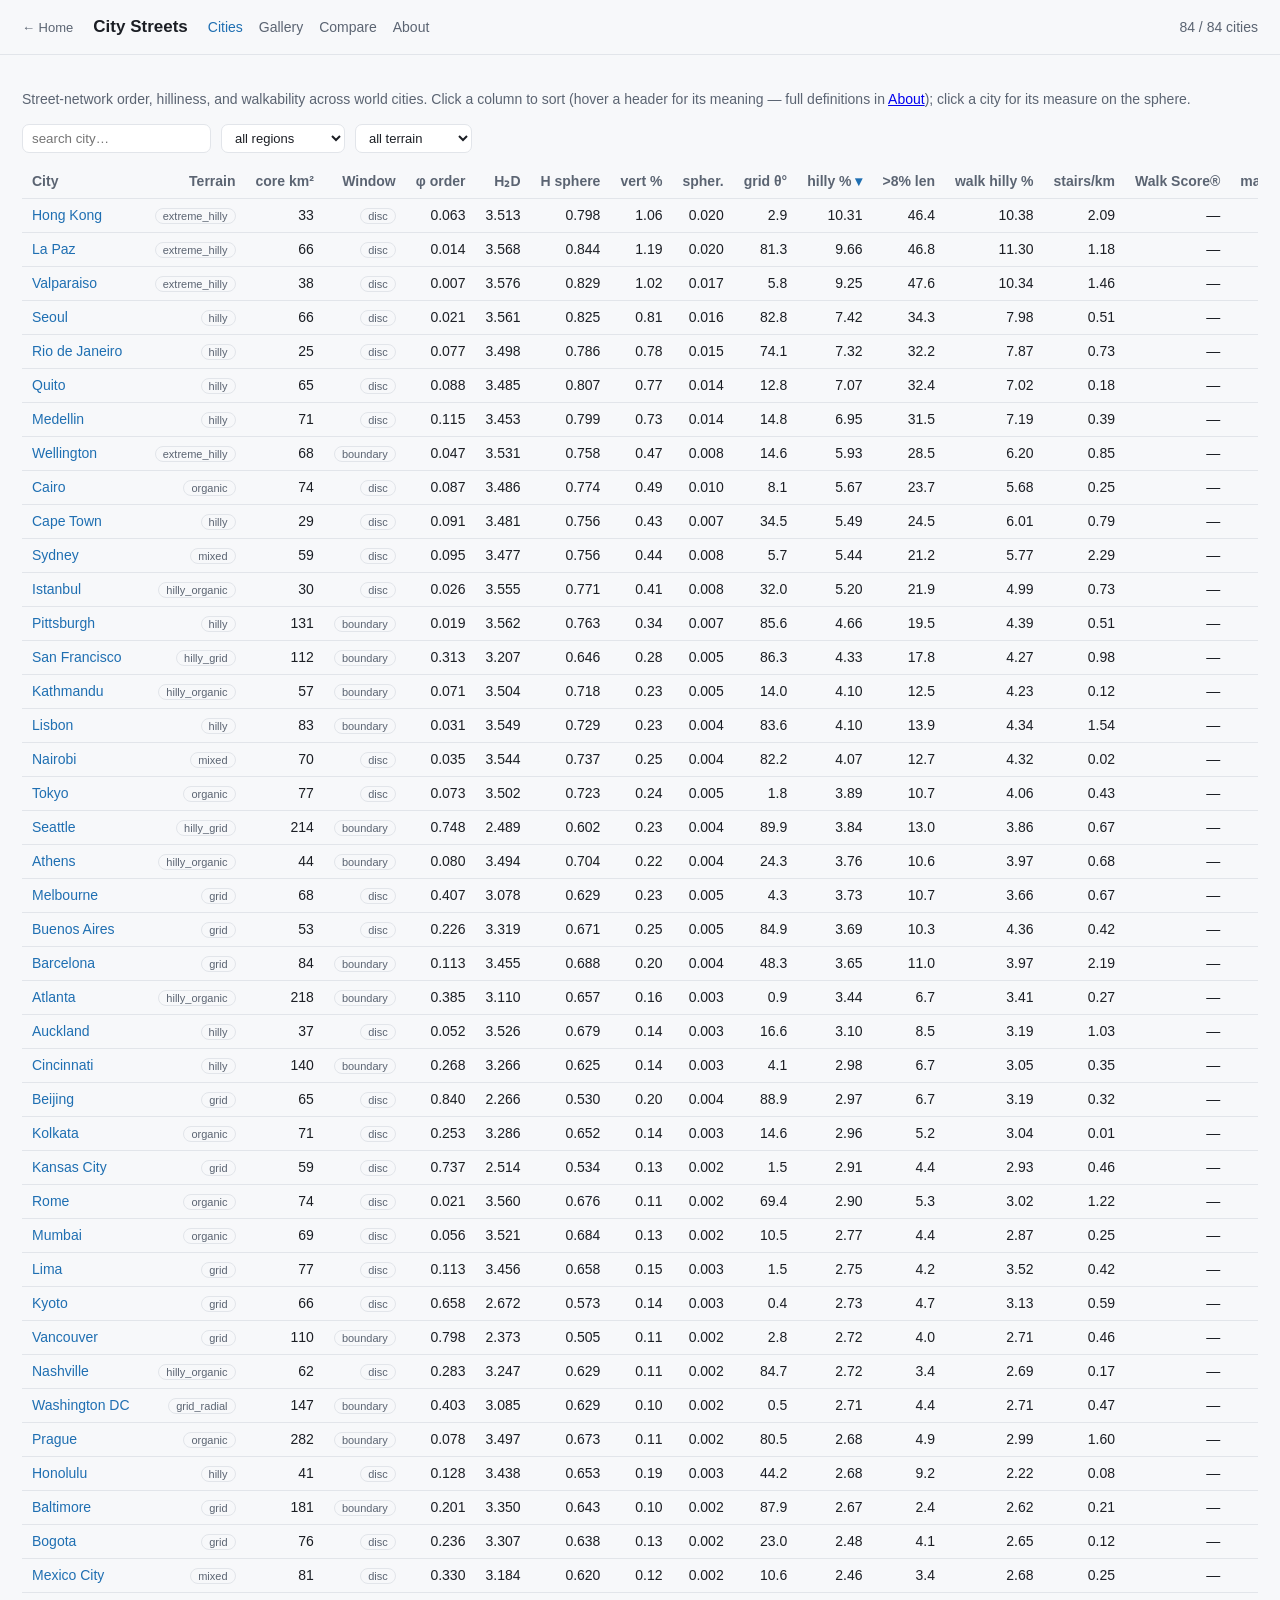
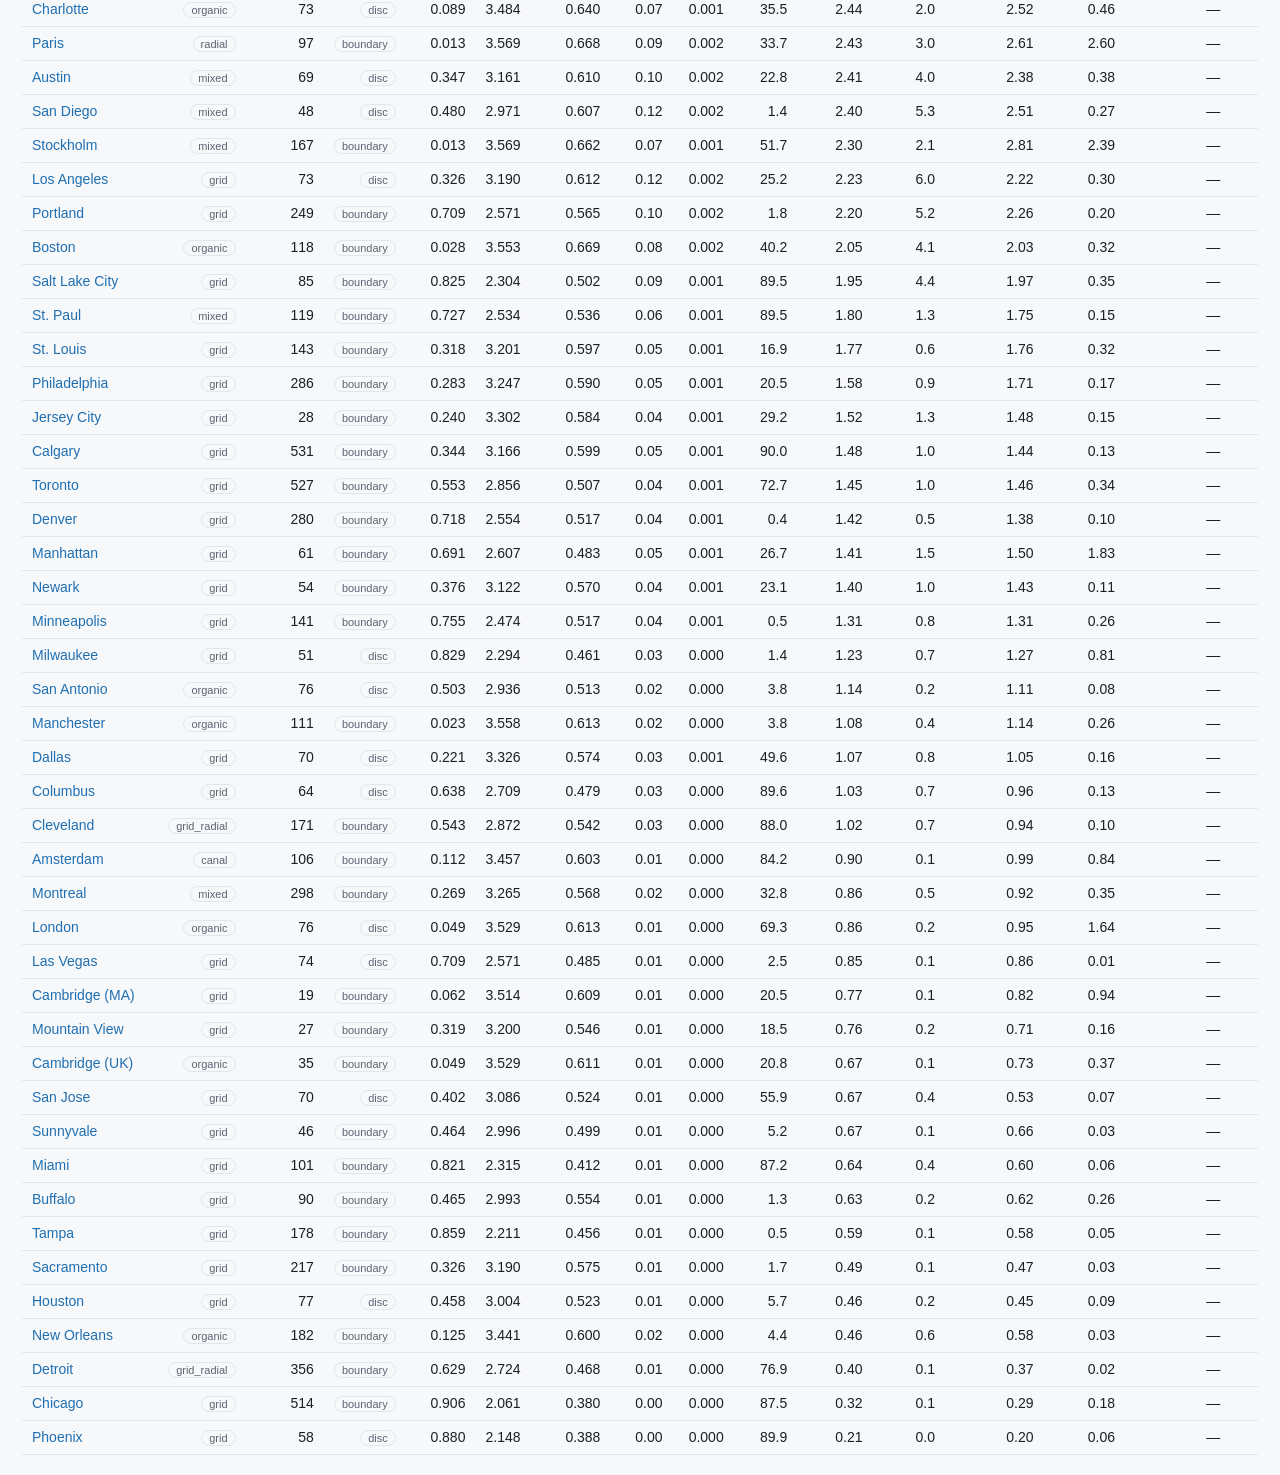
==== city-streets/index.html @ 9c48517e "Rename StreetSphere → City Streets; move dashboard to /city-streets/ Renamed the export path, projec" ====
<!doctype html>
<html lang="en">
<head>
<meta charset="utf-8">
<meta name="viewport" content="width=device-width, initial-scale=1">
<title>City Streets — cities</title>
<link rel="stylesheet" href="css/style.css">
</head>
<body>
<header>
  <a class="home-link" href="../">&larr; Home</a>
  <h1>City Streets</h1>
  <nav><a href="./" class="active">Cities</a><a href="gallery.html">Gallery</a><a href="compare.html">Compare</a><a href="about.html">About</a></nav>
  <span class="muted" id="count"></span>
</header>
<main>
  <p class="muted">Street-network order, hilliness, and walkability across world cities.
     Click a column to sort (hover a header for its meaning — full definitions in
     <a href="about.html">About</a>); click a city for its measure on the sphere.</p>
  <div style="display:flex; gap:10px; flex-wrap:wrap; margin-bottom:12px">
    <input id="q" type="search" placeholder="search city…" style="background:var(--panel);color:var(--fg);border:1px solid var(--line);border-radius:7px;padding:5px 9px">
    <select id="region"><option value="">all regions</option></select>
    <select id="terrain"><option value="">all terrain</option></select>
  </div>
  <div style="overflow-x:auto"><table id="tbl"><thead></thead><tbody></tbody></table></div>
</main>
<script src="js/common.js"></script>
<script>
const COLS = [
  { k: "name", t: "City", tip: "click for the city page", d: null, s: r => r.name,
    cell: r => `<a href="city.html?slug=${r.slug}">${r.name}</a>` },
  { k: "terrain", t: "Terrain", tip: "registry tag (rough prior, not computed)", d: null, s: r => r.terrain,
    cell: r => `<span class="tag">${r.terrain}</span>` },
  { k: "core_area_km2", t: "core km²", tip: "area actually analyzed: the urban core (dense fabric) within the window — compare to land km² to see how much of the city is urban", d: 0, s: r => r.core_area_km2 },
  { k: "extent", t: "Window", tip: "boundary = city limits minus low-density areas; disc = fixed-radius center window", d: null, s: r => r.extent ?? "disc",
    cell: r => `<span class="tag">${r.extent ?? "disc"}</span>` },
  { k: "phi", t: "φ order", tip: "orientation order: 1 = one perfect grid, 0 = maximal disorder (Boeing)", d: 3, s: r => r.phi },
  { k: "entropy2d", t: "H₂D", tip: "Shannon entropy of the 36-bin bearing rose (ln 4 ≈ 1.386 grid … ln 36 ≈ 3.584 uniform)", d: 3, s: r => r.entropy2d },
  { k: "spherical_entropy", t: "H sphere", tip: "normalized entropy of the (bearing × grade) measure over the ≤50%-grade band; 1 = uniform", d: 3, s: r => r.spherical_entropy },
  { k: "vertical_fraction", t: "vert %", tip: "length-weighted mean squared vertical component of street direction — pure verticality", d: null, s: r => r.vertical_fraction, cell: r => pct(r.vertical_fraction, 2) },
  { k: "sphericity", t: "spher.", tip: "τ₃/τ₁ of the orientation tensor: 0 = directions on a line, 1 = isotropic", d: 3, s: r => r.sphericity },
  { k: "grid_angle", t: "grid θ°", tip: "dominant grid rotation from the 4-fold moment of the bearing measure", d: 1, s: r => r.grid_angle },
  { k: "hilliness", t: "hilly %", tip: "length-weighted mean |grade| of drivable streets, %", d: 2, s: r => r.hilliness },
  { k: "steep8", t: ">8% len", tip: "share of street length steeper than 8% grade", d: null, s: r => r.steep8, cell: r => pct(r.steep8, 1) },
  { k: "walk_hilliness", t: "walk hilly %", tip: "mean |grade| of the pedestrian network (staircases via step counts)", d: 2, s: r => r.walk_hilliness },
  { k: "steps_per_km", t: "stairs/km", tip: "connected staircases per km of street (way-split-proof: one staircase = one count)", d: 2, s: r => r.steps_per_km },
  { k: "walkscore", t: "Walk Score®", tip: "official walkscore.com amenity index, mean over sampled core points (US/Canada; fetch with scripts/fetch_walkscores.jl)", d: 0, s: r => r.walkscore },
  { k: "major_stairs", t: "major stairs", tip: "count of ≥30 m staircases — the civic stairway-street phenomenon (Pittsburgh's city steps), not short entrance flights. Extent-independent, so comparable everywhere", d: 0, s: r => r.major_stairs },
  { k: "major_stairs_per_km_street", t: "major stairs/km", tip: "≥30 m staircases per km of walkable street — fabric-normalized so it stays comparable across disc vs boundary extents (unlike per-km², whose area denominator differs in kind)", d: 3, s: r => r.major_stairs_per_km_street },
  { k: "circuity", t: "circuity", tip: "street length ÷ straight-line distance; 1 = perfectly straight", d: 3, s: r => r.circuity },
  { k: "turn_rate", t: "turn °/100m", tip: "how much roads bend between intersections: total turning per 100 m of way (from OSM shape points)", d: 1, s: r => r.turn_rate },
  { k: "pop_density", t: "pop/km²", tip: "approx. city-proper population ÷ city-proper land area (registry data — consistent units)", d: 0, s: r => r.pop_density },
  { k: "signals_per_km2", t: "signals/km²", tip: "traffic signals per km² of urban core (OSM highway=traffic_signals)", d: 1, s: r => r.signals_per_km2 },
  { k: "four_way", t: "4-way %", tip: "share of intersections with 4 streets — the hallmark of grids", d: null, s: r => r.four_way, cell: r => pct(r.four_way, 1) },
];
let rows = [], renderTable = null;

function passes(r) {
  const q = document.getElementById("q").value.toLowerCase();
  const reg = document.getElementById("region").value;
  const ter = document.getElementById("terrain").value;
  return (!q || r.name.toLowerCase().includes(q)) &&
         (!reg || r.region === reg) && (!ter || r.terrain === ter);
}

function render() { renderTable && renderTable(); }

api("api/cities.json").then(d => {
  rows = d;
  for (const [id, key] of [["region", "region"], ["terrain", "terrain"]]) {
    const sel = document.getElementById(id);
    [...new Set(d.map(r => r[key]))].sort().forEach(v =>
      sel.insertAdjacentHTML("beforeend", `<option>${v}</option>`));
    sel.onchange = render;
  }
  document.getElementById("q").oninput = render;
  renderTable = sortableTable(document.getElementById("tbl"), COLS, rows, {
    sortKey: "hilliness", filter: passes,
    onRender: n => document.getElementById("count").textContent = `${n} / ${rows.length} cities`,
  });
}).catch(e => document.querySelector("main").innerHTML += `<p class="muted">No data yet: ${e.message}. Run the pipeline first.</p>`);
</script>
</body>
</html>
---- city-streets/css/style.css ----
:root {
  --bg: #0f1116; --panel: #171a21; --fg: #e6e8ec; --muted: #9aa3b2;
  --line: #262b36; --accent: #5aa9e6; --accent2: #2a7f62;
}
@media (prefers-color-scheme: light) {
  :root { --bg: #f7f8fa; --panel: #fff; --fg: #1b1e24; --muted: #5b6472;
          --line: #e2e5ea; --accent: #1f6fb2; --accent2: #2a7f62; }
}
* { box-sizing: border-box; }
body { margin: 0; background: var(--bg); color: var(--fg);
  font: 14px/1.5 -apple-system, BlinkMacSystemFont, "Segoe UI", Roboto, sans-serif; }
header { padding: 14px 22px; border-bottom: 1px solid var(--line);
  display: flex; align-items: baseline; gap: 20px; background: var(--bg); }
header h1 { font-size: 17px; margin: 0; font-weight: 650; }
header .home-link { color: var(--muted); text-decoration: none; font-size: 13px; white-space: nowrap; }
header .home-link:hover { color: var(--accent); }
header nav { margin-right: auto; }   /* push count/title/selects to the right edge */
header nav a { color: var(--muted); text-decoration: none; margin-right: 16px; }
header nav a:hover, header nav a.active { color: var(--accent); }
main { padding: 20px 22px; max-width: 1400px; margin: 0 auto; }
.muted { color: var(--muted); }
h2 { font-size: 15px; font-weight: 620; margin: 22px 0 10px; }
table { border-collapse: collapse; width: 100%; font-variant-numeric: tabular-nums; }
th, td { padding: 6px 10px; text-align: right; border-bottom: 1px solid var(--line); white-space: nowrap; }
th:first-child, td:first-child { text-align: left; }
th { cursor: pointer; user-select: none; color: var(--muted); font-weight: 600; position: sticky; top: 0; background: var(--bg); z-index: 2; }
th:hover { color: var(--fg); }
th.sorted::after { content: " ▾"; color: var(--accent); }
th.sorted.asc::after { content: " ▴"; }
tbody tr:hover { background: var(--panel); }
td a { color: var(--accent); text-decoration: none; }
.tag { font-size: 11px; color: var(--muted); border: 1px solid var(--line); border-radius: 10px; padding: 1px 7px; }
.grid { display: grid; grid-template-columns: repeat(auto-fit, minmax(360px, 1fr)); gap: 18px; }
.panel { background: var(--panel); border: 1px solid var(--line); border-radius: 10px; padding: 14px; }
.plot { width: 100%; height: 360px; }
.kpi { display: flex; flex-wrap: wrap; gap: 18px; margin: 8px 0 6px; }
.kpi div { min-width: 90px; }
.kpi .v { font-size: 20px; font-weight: 650; }
.kpi .k { font-size: 11px; color: var(--muted); text-transform: uppercase; letter-spacing: .04em; }
select, button { background: var(--panel); color: var(--fg); border: 1px solid var(--line);
  border-radius: 7px; padding: 5px 9px; font-size: 13px; }
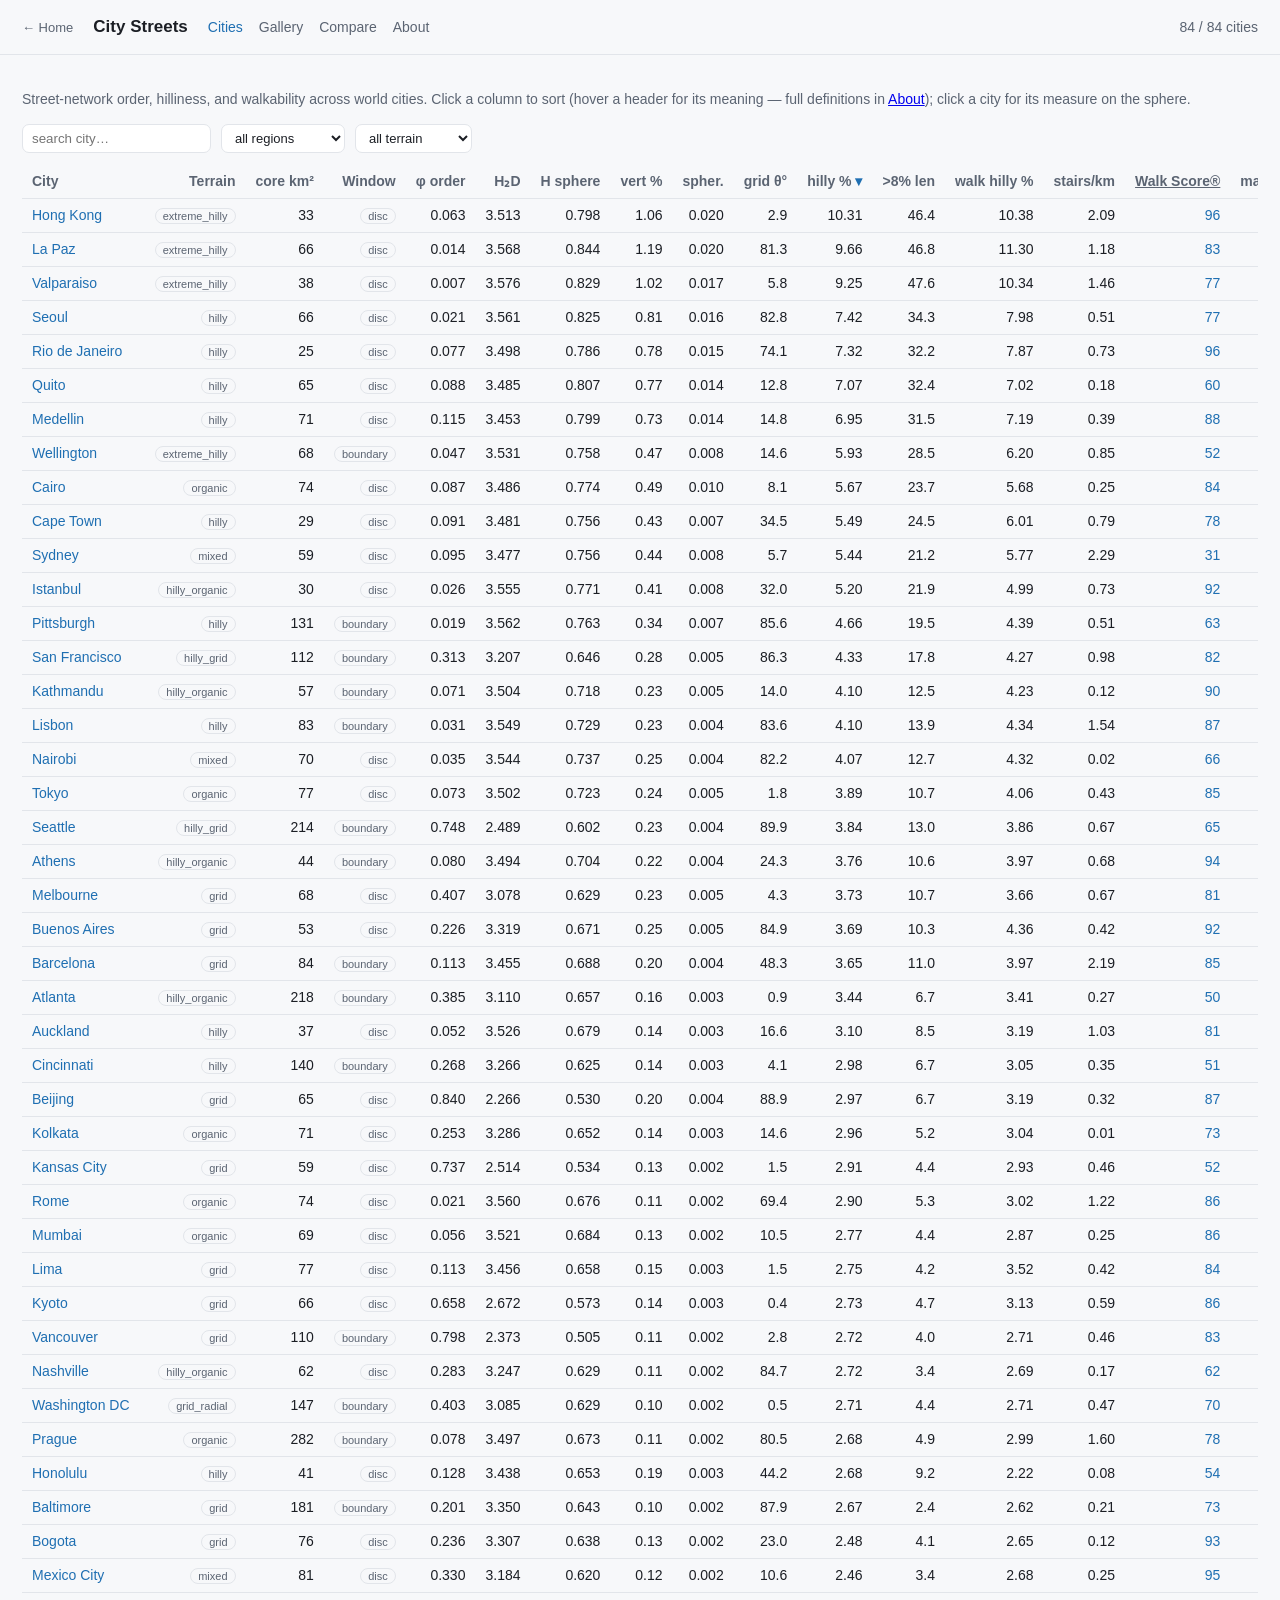
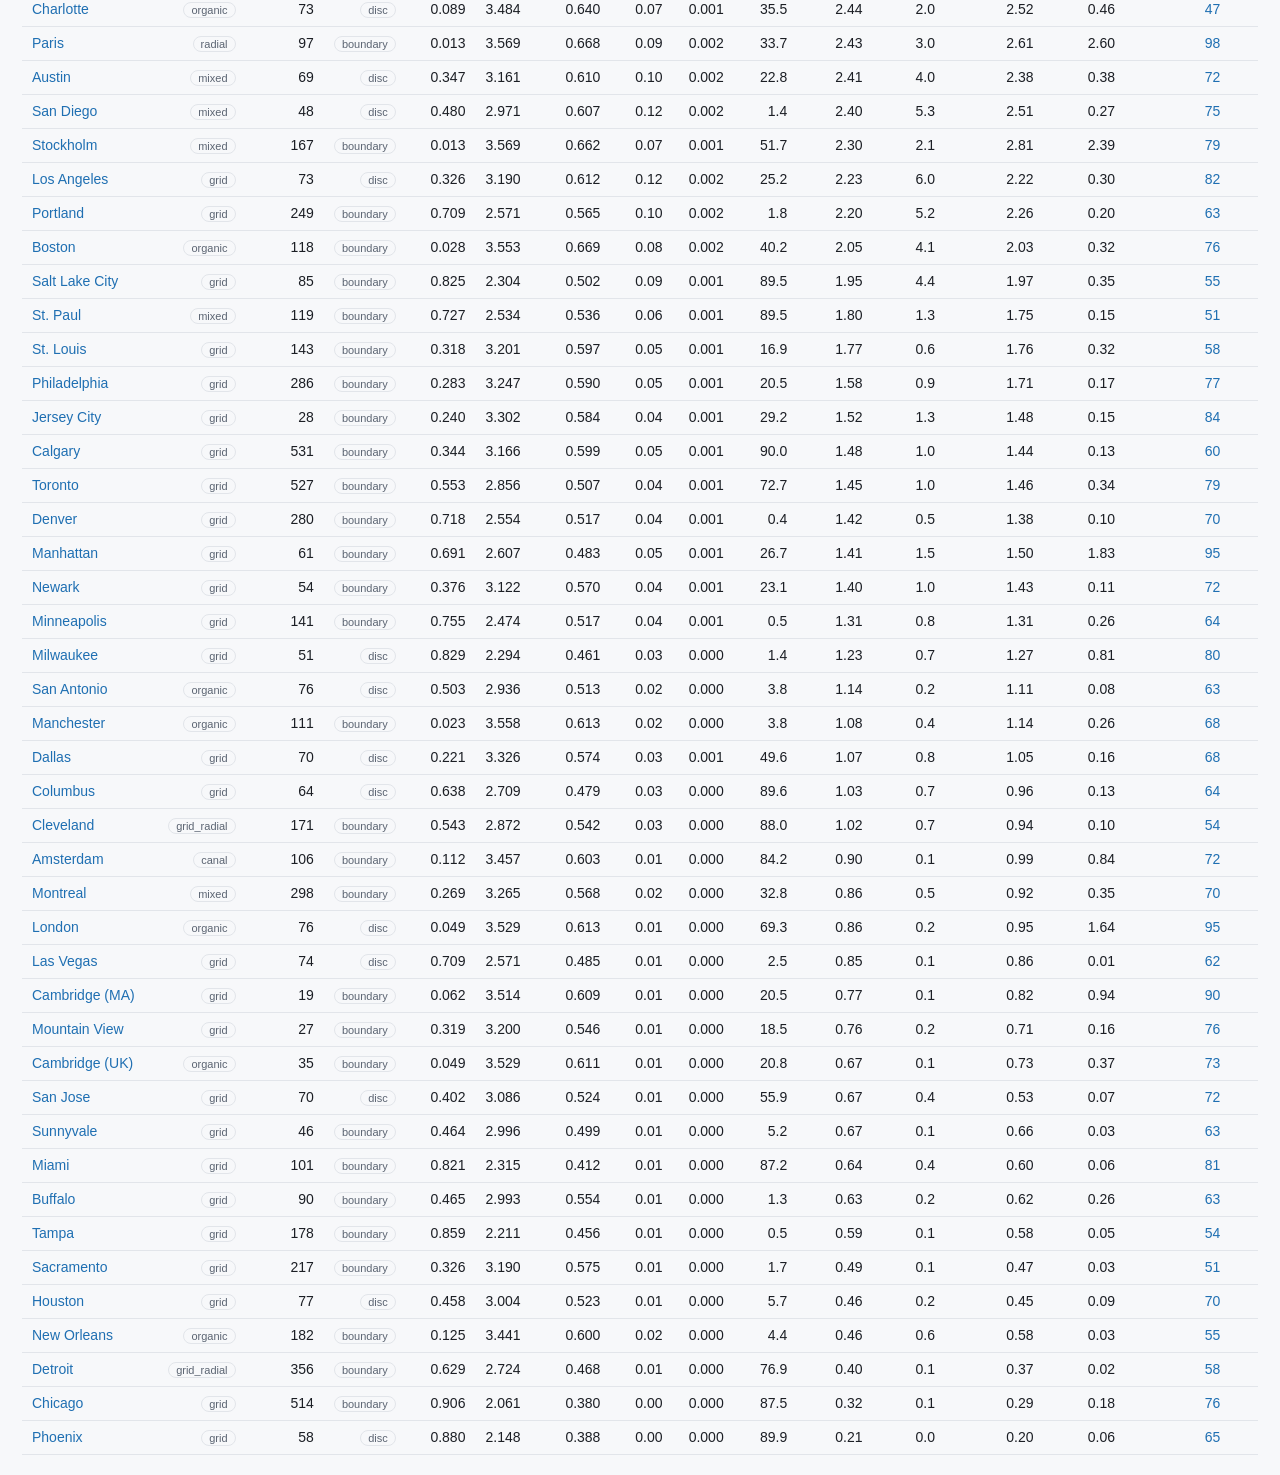
==== commit 0fbaa7f0: "Add Walk Score data to City Streets" ====
--- a/city-streets/index.html
+++ b/city-streets/index.html
@@ -44,7 +44,8 @@
   { k: "steep8", t: ">8% len", tip: "share of street length steeper than 8% grade", d: null, s: r => r.steep8, cell: r => pct(r.steep8, 1) },
   { k: "walk_hilliness", t: "walk hilly %", tip: "mean |grade| of the pedestrian network (staircases via step counts)", d: 2, s: r => r.walk_hilliness },
   { k: "steps_per_km", t: "stairs/km", tip: "connected staircases per km of street (way-split-proof: one staircase = one count)", d: 2, s: r => r.steps_per_km },
-  { k: "walkscore", t: "Walk Score®", tip: "official walkscore.com amenity index, mean over sampled core points (US/Canada; fetch with scripts/fetch_walkscores.jl)", d: 0, s: r => r.walkscore },
+  { k: "walkscore", t: `<a href="https://www.walkscore.com/how-it-works/" target="_blank" rel="noopener">Walk Score®</a>`, tip: "official Walk Score amenity index, mean over sampled core points; availability varies by location", d: 0, s: r => r.walkscore,
+    cell: r => r.walkscore == null ? "—" : `<a href="https://www.walkscore.com/how-it-works/" target="_blank" rel="noopener" title="How Walk Score works">${fmt(r.walkscore, 0)}</a>` },
   { k: "major_stairs", t: "major stairs", tip: "count of ≥30 m staircases — the civic stairway-street phenomenon (Pittsburgh's city steps), not short entrance flights. Extent-independent, so comparable everywhere", d: 0, s: r => r.major_stairs },
   { k: "major_stairs_per_km_street", t: "major stairs/km", tip: "≥30 m staircases per km of walkable street — fabric-normalized so it stays comparable across disc vs boundary extents (unlike per-km², whose area denominator differs in kind)", d: 3, s: r => r.major_stairs_per_km_street },
   { k: "circuity", t: "circuity", tip: "street length ÷ straight-line distance; 1 = perfectly straight", d: 3, s: r => r.circuity },
@@ -52,6 +53,8 @@
   { k: "pop_density", t: "pop/km²", tip: "approx. city-proper population ÷ city-proper land area (registry data — consistent units)", d: 0, s: r => r.pop_density },
   { k: "signals_per_km2", t: "signals/km²", tip: "traffic signals per km² of urban core (OSM highway=traffic_signals)", d: 1, s: r => r.signals_per_km2 },
   { k: "four_way", t: "4-way %", tip: "share of intersections with 4 streets — the hallmark of grids", d: null, s: r => r.four_way, cell: r => pct(r.four_way, 1) },
+  { k: "park_share", t: "park %", tip: "public parkland as a share of the analyzed core, measured as a raster union of OSM park polygons (no double-counting of overlapping parks)", d: null, s: r => r.park_share, cell: r => pct(r.park_share, 1) },
+  { k: "park_km2", t: "park km²", tip: "total public parkland inside the analyzed core", d: 1, s: r => r.park_km2 },
 ];
 let rows = [], renderTable = null;
 
--- a/city-streets/css/style.css
+++ b/city-streets/css/style.css
@@ -25,6 +25,7 @@
 th:first-child, td:first-child { text-align: left; }
 th { cursor: pointer; user-select: none; color: var(--muted); font-weight: 600; position: sticky; top: 0; background: var(--bg); z-index: 2; }
 th:hover { color: var(--fg); }
+th a { color: inherit; }
 th.sorted::after { content: " ▾"; color: var(--accent); }
 th.sorted.asc::after { content: " ▴"; }
 tbody tr:hover { background: var(--panel); }
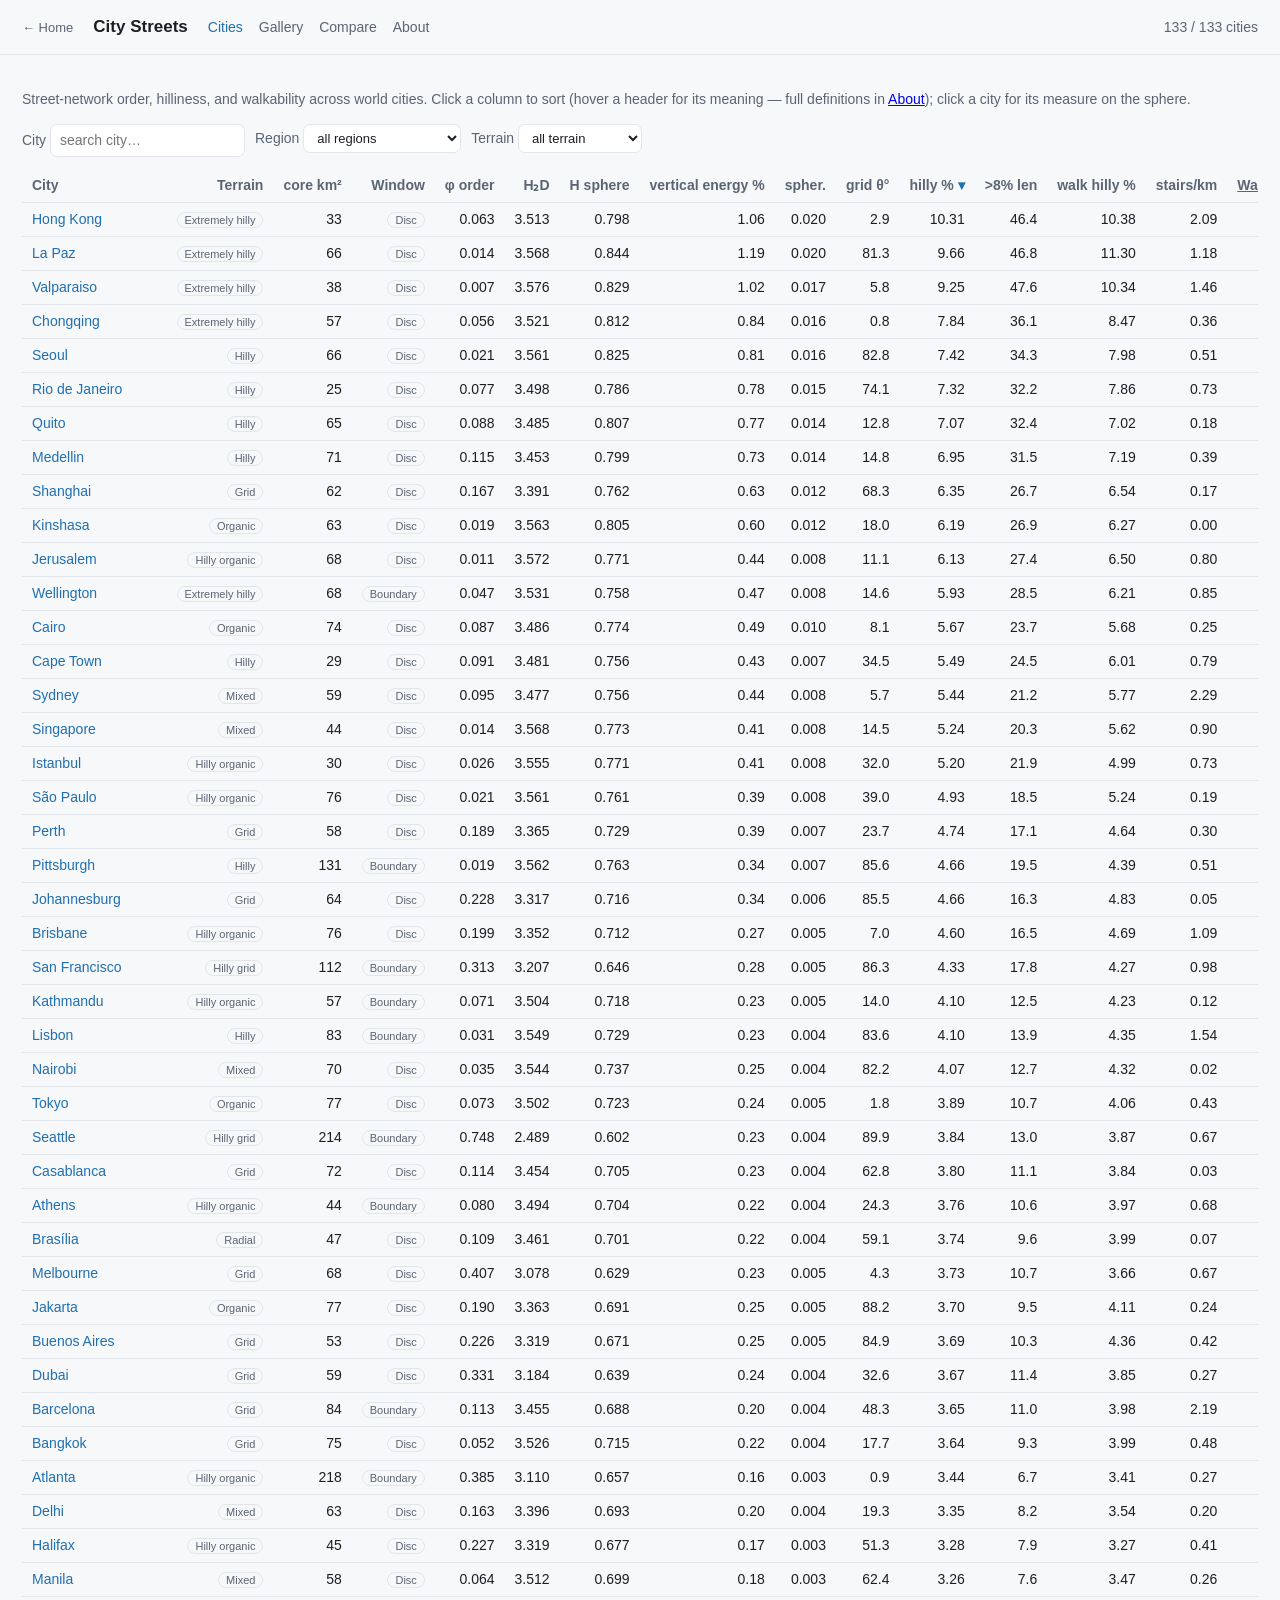
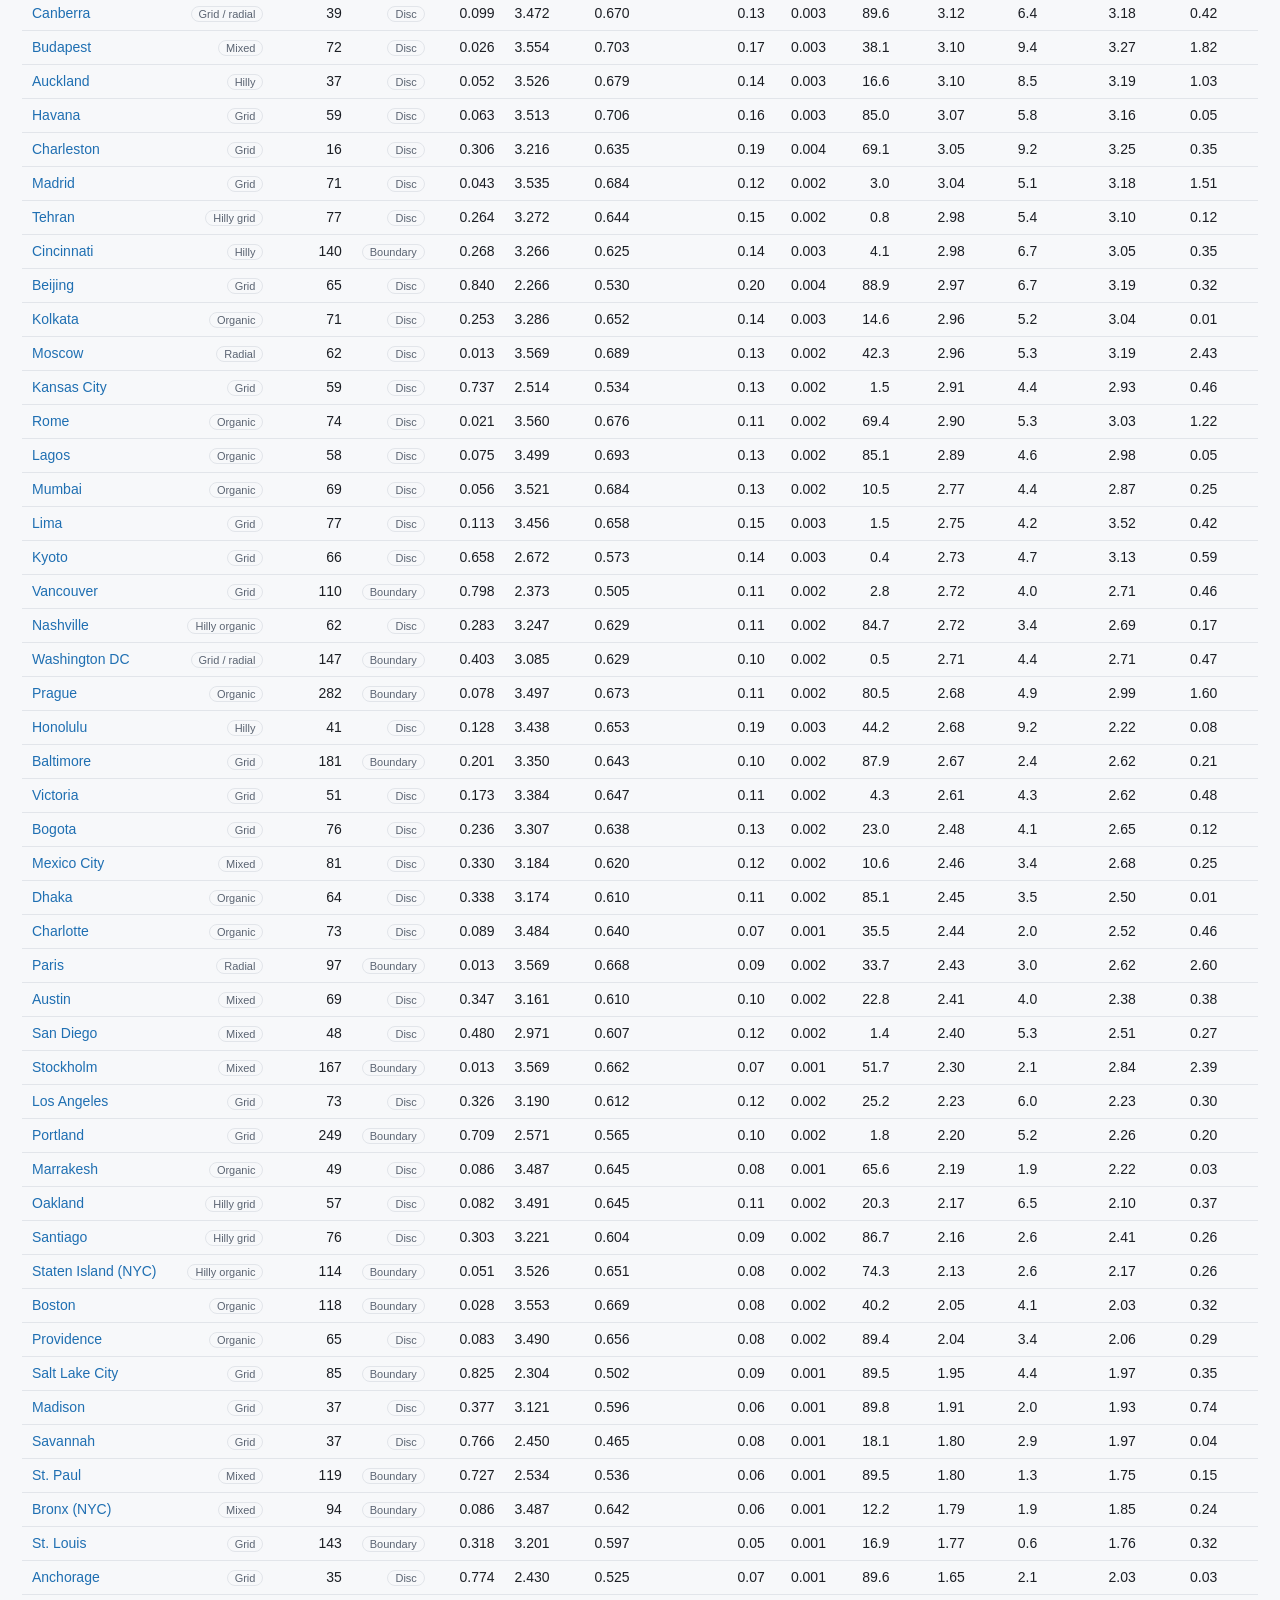
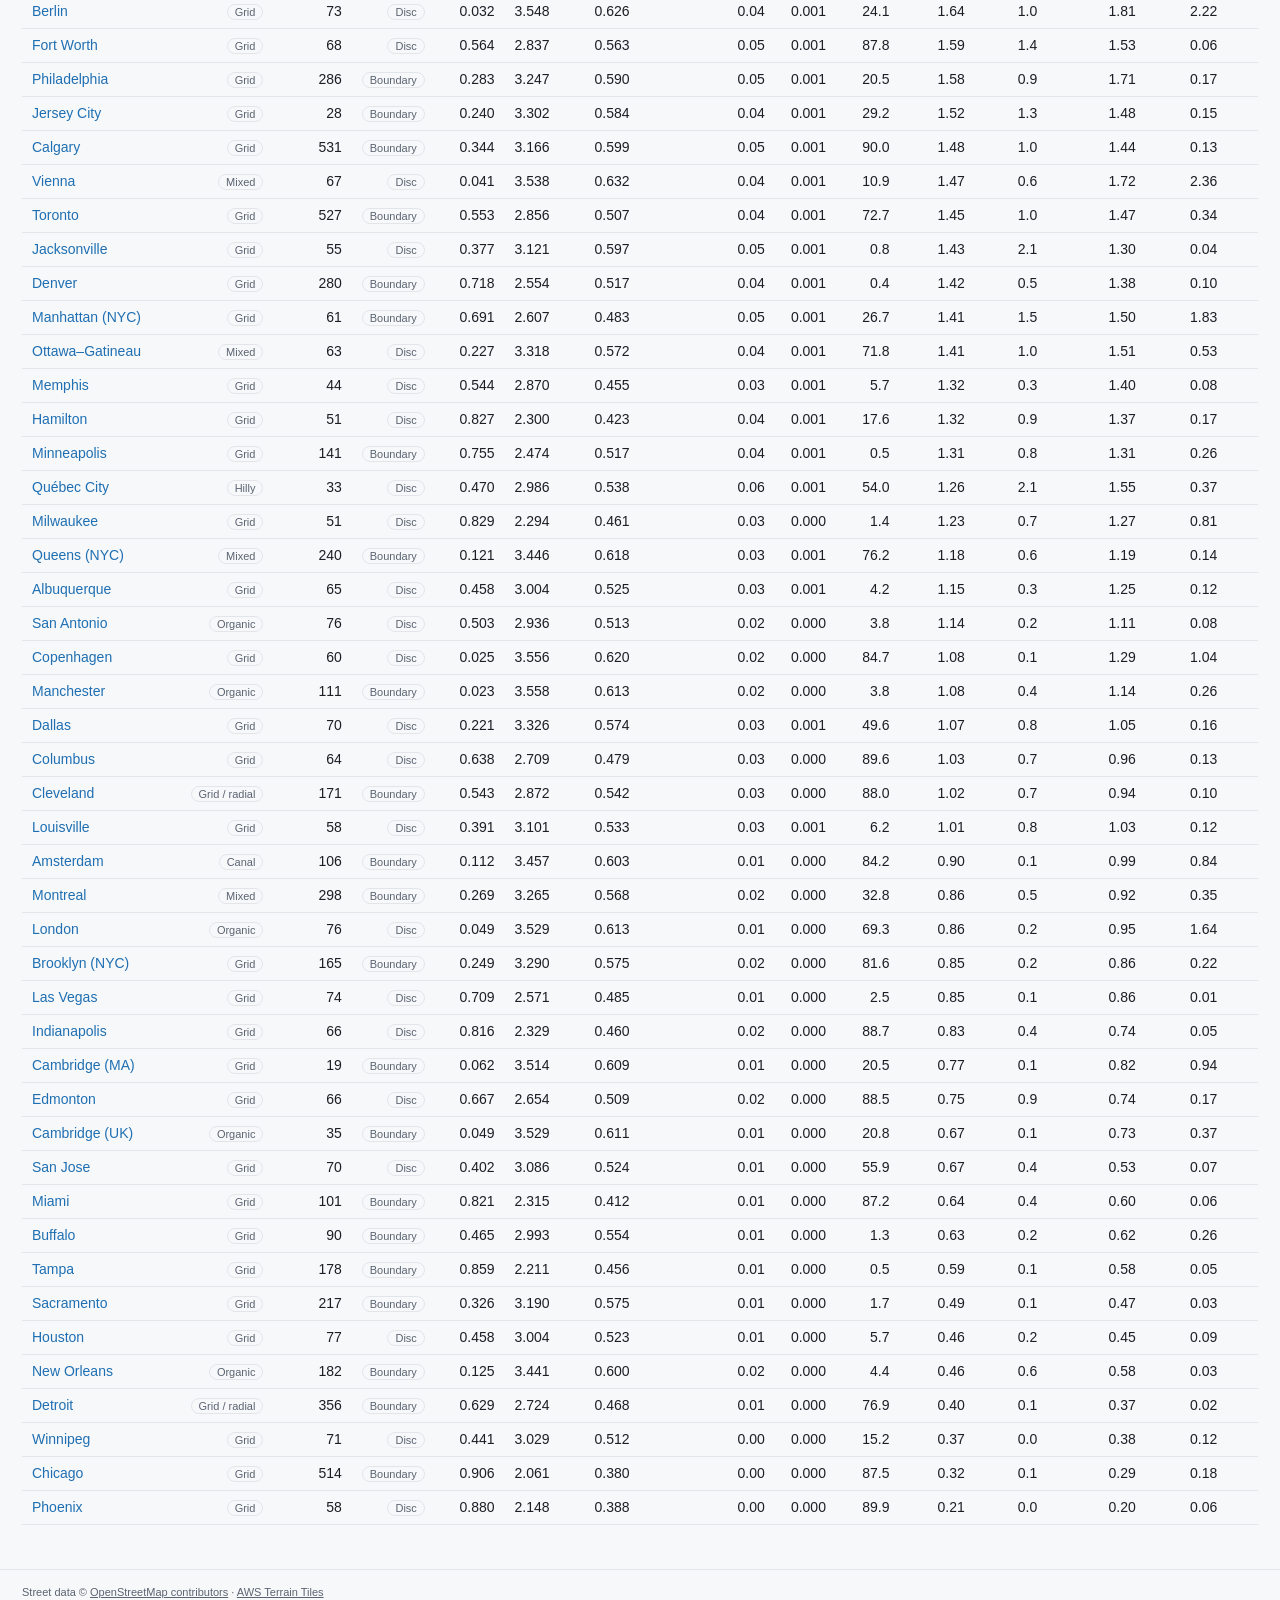
==== commit 2832dd19: "Expand and harden City Streets project" ====
--- a/city-streets/index.html
+++ b/city-streets/index.html
@@ -18,9 +18,9 @@
      Click a column to sort (hover a header for its meaning — full definitions in
      <a href="about.html">About</a>); click a city for its measure on the sphere.</p>
   <div style="display:flex; gap:10px; flex-wrap:wrap; margin-bottom:12px">
-    <input id="q" type="search" placeholder="search city…" style="background:var(--panel);color:var(--fg);border:1px solid var(--line);border-radius:7px;padding:5px 9px">
-    <select id="region"><option value="">all regions</option></select>
-    <select id="terrain"><option value="">all terrain</option></select>
+    <label><span class="muted">City </span><input id="q" type="search" placeholder="search city…" style="background:var(--panel);color:var(--fg);border:1px solid var(--line);border-radius:7px;padding:5px 9px"></label>
+    <label><span class="muted">Region </span><select id="region"><option value="">all regions</option></select></label>
+    <label><span class="muted">Terrain </span><select id="terrain"><option value="">all terrain</option></select></label>
   </div>
   <div style="overflow-x:auto"><table id="tbl"><thead></thead><tbody></tbody></table></div>
 </main>
@@ -28,16 +28,16 @@
 <script>
 const COLS = [
   { k: "name", t: "City", tip: "click for the city page", d: null, s: r => r.name,
-    cell: r => `<a href="city.html?slug=${r.slug}">${r.name}</a>` },
+    cell: r => `<a href="${cityHref(r.slug)}">${escapeHTML(r.name)}</a>` },
   { k: "terrain", t: "Terrain", tip: "registry tag (rough prior, not computed)", d: null, s: r => r.terrain,
-    cell: r => `<span class="tag">${r.terrain}</span>` },
+    cell: r => `<span class="tag">${escapeHTML(humanLabel(r.terrain))}</span>` },
   { k: "core_area_km2", t: "core km²", tip: "area actually analyzed: the urban core (dense fabric) within the window — compare to land km² to see how much of the city is urban", d: 0, s: r => r.core_area_km2 },
   { k: "extent", t: "Window", tip: "boundary = city limits minus low-density areas; disc = fixed-radius center window", d: null, s: r => r.extent ?? "disc",
-    cell: r => `<span class="tag">${r.extent ?? "disc"}</span>` },
+    cell: r => `<span class="tag">${escapeHTML(humanLabel(r.extent ?? "disc"))}</span>` },
   { k: "phi", t: "φ order", tip: "orientation order: 1 = one perfect grid, 0 = maximal disorder (Boeing)", d: 3, s: r => r.phi },
   { k: "entropy2d", t: "H₂D", tip: "Shannon entropy of the 36-bin bearing rose (ln 4 ≈ 1.386 grid … ln 36 ≈ 3.584 uniform)", d: 3, s: r => r.entropy2d },
   { k: "spherical_entropy", t: "H sphere", tip: "normalized entropy of the (bearing × grade) measure over the ≤50%-grade band; 1 = uniform", d: 3, s: r => r.spherical_entropy },
-  { k: "vertical_fraction", t: "vert %", tip: "length-weighted mean squared vertical component of street direction — pure verticality", d: null, s: r => r.vertical_fraction, cell: r => pct(r.vertical_fraction, 2) },
+  { k: "vertical_fraction", t: "vertical energy %", tip: "length-weighted mean squared vertical component of street direction", d: null, s: r => r.vertical_fraction, cell: r => pct(r.vertical_fraction, 2) },
   { k: "sphericity", t: "spher.", tip: "τ₃/τ₁ of the orientation tensor: 0 = directions on a line, 1 = isotropic", d: 3, s: r => r.sphericity },
   { k: "grid_angle", t: "grid θ°", tip: "dominant grid rotation from the 4-fold moment of the bearing measure", d: 1, s: r => r.grid_angle },
   { k: "hilliness", t: "hilly %", tip: "length-weighted mean |grade| of drivable streets, %", d: 2, s: r => r.hilliness },
@@ -48,7 +48,7 @@
     cell: r => r.walkscore == null ? "—" : `<a href="https://www.walkscore.com/how-it-works/" target="_blank" rel="noopener" title="How Walk Score works">${fmt(r.walkscore, 0)}</a>` },
   { k: "major_stairs", t: "major stairs", tip: "count of ≥30 m staircases — the civic stairway-street phenomenon (Pittsburgh's city steps), not short entrance flights. Extent-independent, so comparable everywhere", d: 0, s: r => r.major_stairs },
   { k: "major_stairs_per_km_street", t: "major stairs/km", tip: "≥30 m staircases per km of walkable street — fabric-normalized so it stays comparable across disc vs boundary extents (unlike per-km², whose area denominator differs in kind)", d: 3, s: r => r.major_stairs_per_km_street },
-  { k: "circuity", t: "circuity", tip: "street length ÷ straight-line distance; 1 = perfectly straight", d: 3, s: r => r.circuity },
+  { k: "circuity", t: "way circuity", tip: "OSM-way length ÷ distance between its endpoints; loops are omitted", d: 3, s: r => r.circuity },
   { k: "turn_rate", t: "turn °/100m", tip: "how much roads bend between intersections: total turning per 100 m of way (from OSM shape points)", d: 1, s: r => r.turn_rate },
   { k: "pop_density", t: "pop/km²", tip: "approx. city-proper population ÷ city-proper land area (registry data — consistent units)", d: 0, s: r => r.pop_density },
   { k: "signals_per_km2", t: "signals/km²", tip: "traffic signals per km² of urban core (OSM highway=traffic_signals)", d: 1, s: r => r.signals_per_km2 },
@@ -72,8 +72,7 @@
   rows = d;
   for (const [id, key] of [["region", "region"], ["terrain", "terrain"]]) {
     const sel = document.getElementById(id);
-    [...new Set(d.map(r => r[key]))].sort().forEach(v =>
-      sel.insertAdjacentHTML("beforeend", `<option>${v}</option>`));
+    [...new Set(d.map(r => r[key]))].sort().forEach(v => addOption(sel, v));
     sel.onchange = render;
   }
   document.getElementById("q").oninput = render;
@@ -81,7 +80,7 @@
     sortKey: "hilliness", filter: passes,
     onRender: n => document.getElementById("count").textContent = `${n} / ${rows.length} cities`,
   });
-}).catch(e => document.querySelector("main").innerHTML += `<p class="muted">No data yet: ${e.message}. Run the pipeline first.</p>`);
+}).catch(e => showError(document.querySelector("main"), "No data yet: ", e));
 </script>
 </body>
 </html>
--- a/city-streets/css/style.css
+++ b/city-streets/css/style.css
@@ -24,14 +24,14 @@
 th, td { padding: 6px 10px; text-align: right; border-bottom: 1px solid var(--line); white-space: nowrap; }
 th:first-child, td:first-child { text-align: left; }
 th { cursor: pointer; user-select: none; color: var(--muted); font-weight: 600; position: sticky; top: 0; background: var(--bg); z-index: 2; }
-th:hover { color: var(--fg); }
+th:hover, th:focus-visible { color: var(--fg); outline: 2px solid var(--accent); outline-offset: -2px; }
 th a { color: inherit; }
 th.sorted::after { content: " ▾"; color: var(--accent); }
 th.sorted.asc::after { content: " ▴"; }
 tbody tr:hover { background: var(--panel); }
 td a { color: var(--accent); text-decoration: none; }
 .tag { font-size: 11px; color: var(--muted); border: 1px solid var(--line); border-radius: 10px; padding: 1px 7px; }
-.grid { display: grid; grid-template-columns: repeat(auto-fit, minmax(360px, 1fr)); gap: 18px; }
+.grid { display: grid; grid-template-columns: repeat(auto-fit, minmax(min(100%, 360px), 1fr)); gap: 18px; }
 .panel { background: var(--panel); border: 1px solid var(--line); border-radius: 10px; padding: 14px; }
 .plot { width: 100%; height: 360px; }
 .kpi { display: flex; flex-wrap: wrap; gap: 18px; margin: 8px 0 6px; }
@@ -40,3 +40,14 @@
 .kpi .k { font-size: 11px; color: var(--muted); text-transform: uppercase; letter-spacing: .04em; }
 select, button { background: var(--panel); color: var(--fg); border: 1px solid var(--line);
   border-radius: 7px; padding: 5px 9px; font-size: 13px; }
+input { font: inherit; }
+footer { max-width: 1400px; margin: 24px auto 0; padding: 14px 22px 24px;
+  color: var(--muted); font-size: 11px; border-top: 1px solid var(--line); }
+footer a { color: var(--muted); }
+@media (max-width: 600px) {
+  header { align-items: flex-start; flex-wrap: wrap; gap: 9px 14px; padding: 12px 14px; }
+  header nav { order: 3; width: 100%; }
+  header nav a { margin-right: 12px; }
+  main { padding: 16px 14px; }
+  .panel { padding: 10px; }
+}
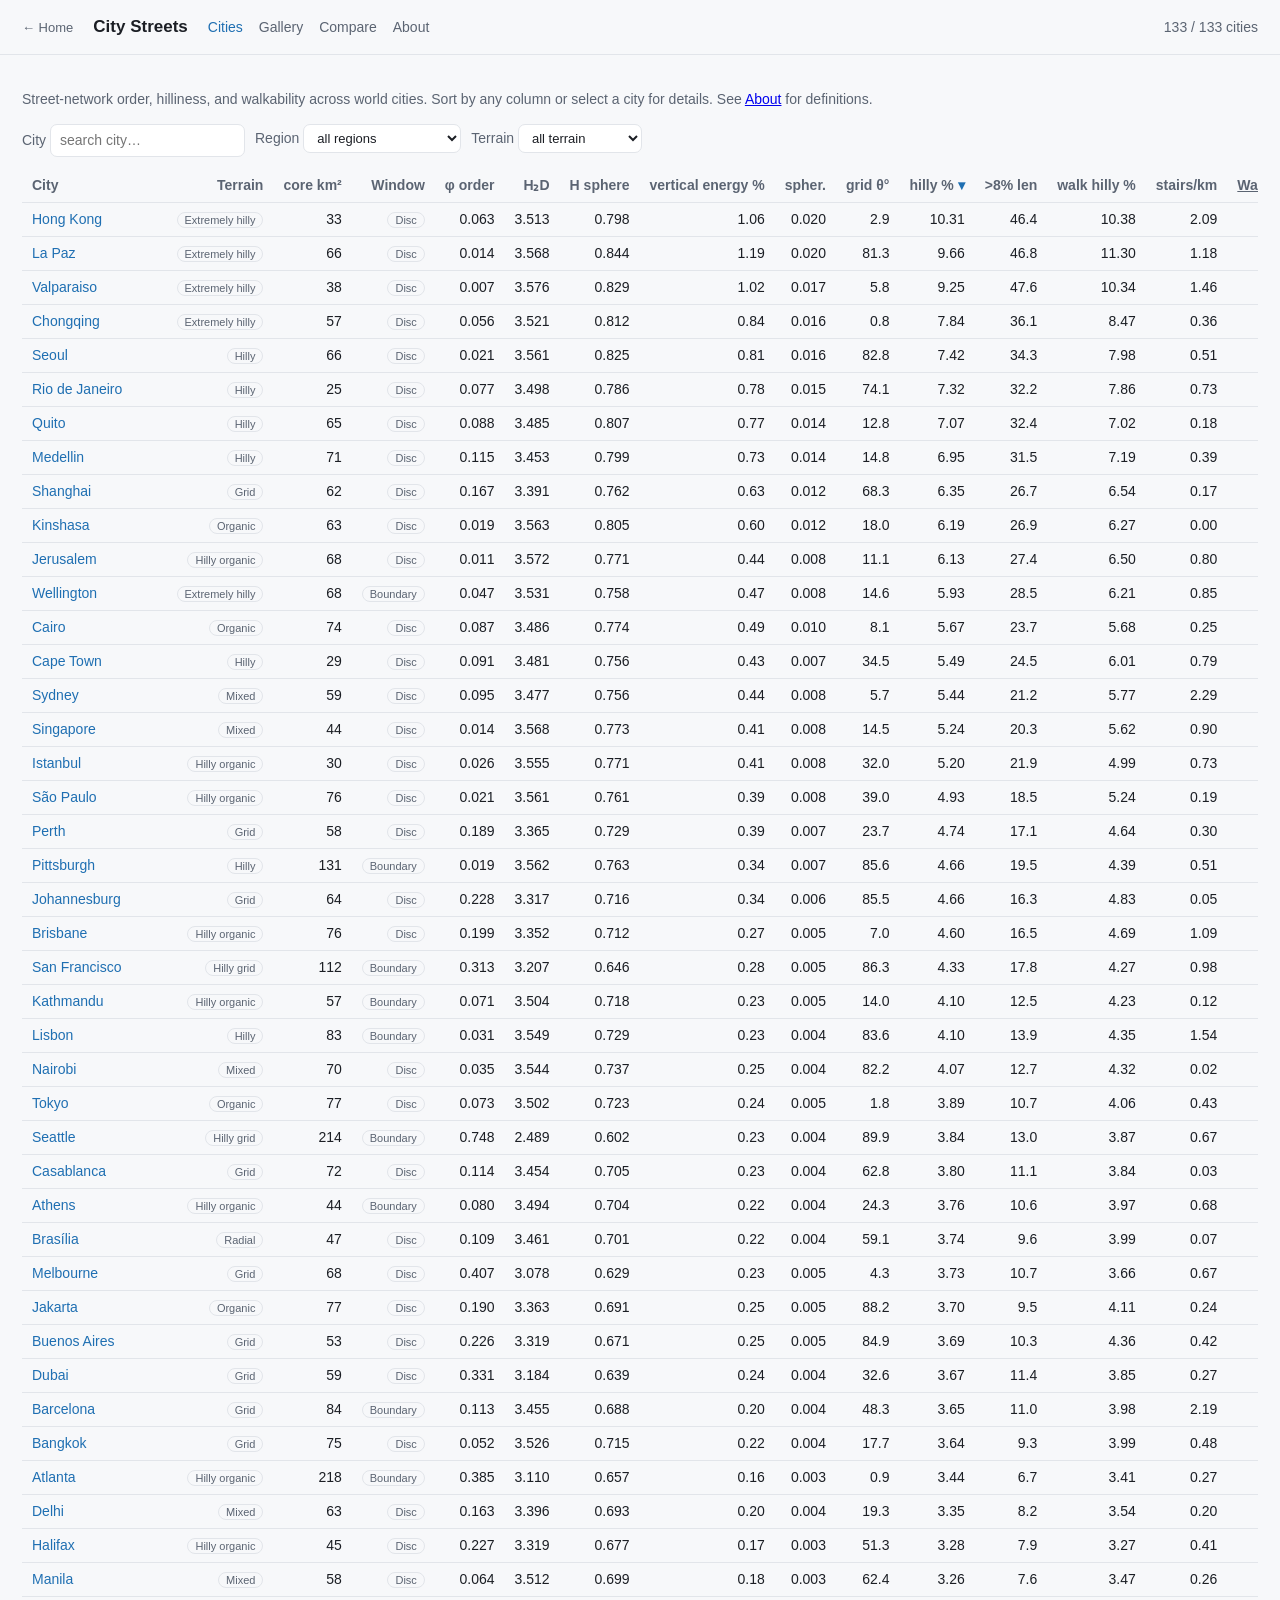
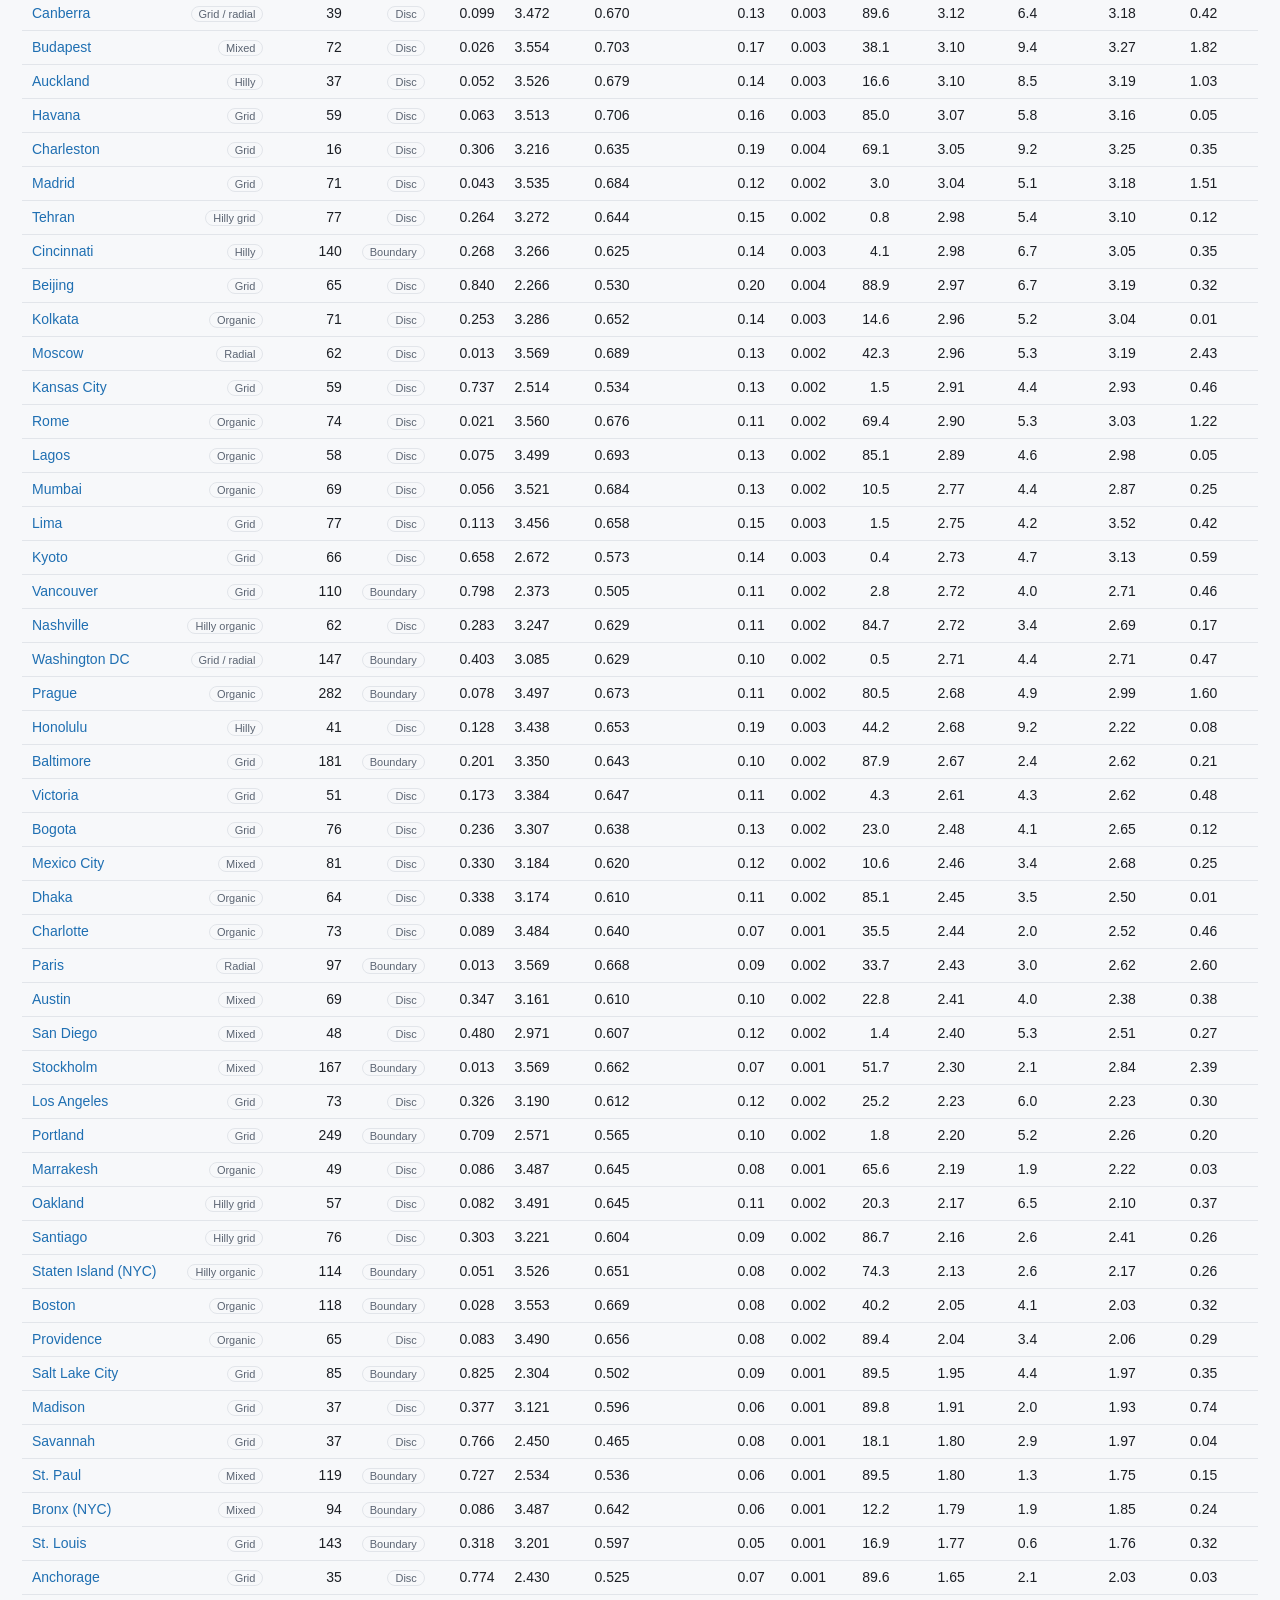
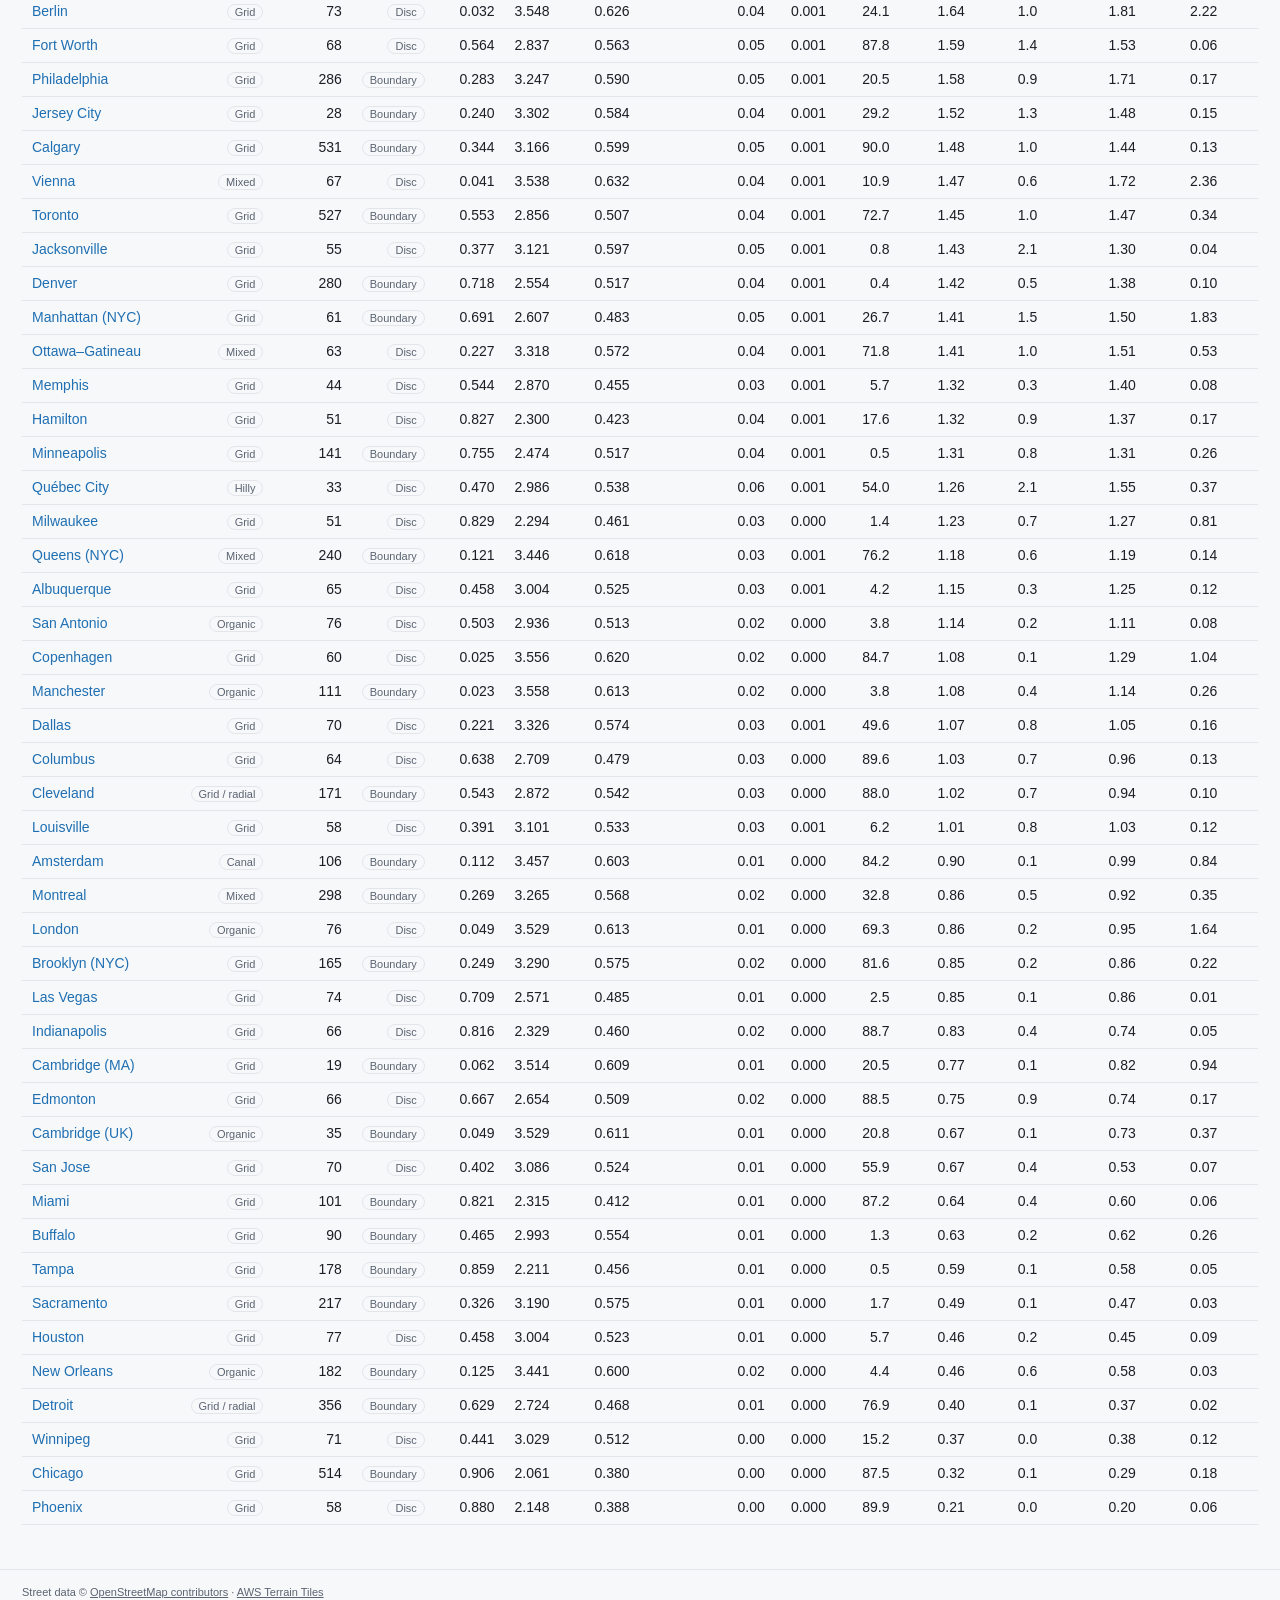
==== commit dcb4cb52: "Polish City Streets interface" ====
--- a/city-streets/index.html
+++ b/city-streets/index.html
@@ -15,8 +15,7 @@
 </header>
 <main>
   <p class="muted">Street-network order, hilliness, and walkability across world cities.
-     Click a column to sort (hover a header for its meaning — full definitions in
-     <a href="about.html">About</a>); click a city for its measure on the sphere.</p>
+    Sort by any column or select a city for details. See <a href="about.html">About</a> for definitions.</p>
   <div style="display:flex; gap:10px; flex-wrap:wrap; margin-bottom:12px">
     <label><span class="muted">City </span><input id="q" type="search" placeholder="search city…" style="background:var(--panel);color:var(--fg);border:1px solid var(--line);border-radius:7px;padding:5px 9px"></label>
     <label><span class="muted">Region </span><select id="region"><option value="">all regions</option></select></label>
@@ -31,14 +30,14 @@
     cell: r => `<a href="${cityHref(r.slug)}">${escapeHTML(r.name)}</a>` },
   { k: "terrain", t: "Terrain", tip: "registry tag (rough prior, not computed)", d: null, s: r => r.terrain,
     cell: r => `<span class="tag">${escapeHTML(humanLabel(r.terrain))}</span>` },
-  { k: "core_area_km2", t: "core km²", tip: "area actually analyzed: the urban core (dense fabric) within the window — compare to land km² to see how much of the city is urban", d: 0, s: r => r.core_area_km2 },
+  { k: "core_area_km2", t: "core km²", tip: "analyzed urban-core area within the input window", d: 0, s: r => r.core_area_km2 },
   { k: "extent", t: "Window", tip: "boundary = city limits minus low-density areas; disc = fixed-radius center window", d: null, s: r => r.extent ?? "disc",
     cell: r => `<span class="tag">${escapeHTML(humanLabel(r.extent ?? "disc"))}</span>` },
   { k: "phi", t: "φ order", tip: "orientation order: 1 = one perfect grid, 0 = maximal disorder (Boeing)", d: 3, s: r => r.phi },
-  { k: "entropy2d", t: "H₂D", tip: "Shannon entropy of the 36-bin bearing rose (ln 4 ≈ 1.386 grid … ln 36 ≈ 3.584 uniform)", d: 3, s: r => r.entropy2d },
+  { k: "entropy2d", t: "H₂D", tip: "Shannon entropy of the 36-bin bearing rose (ln 4 ≈ 1.386 ideal orthogonal-grid reference; ln 36 ≈ 3.584 uniform maximum)", d: 3, s: r => r.entropy2d },
   { k: "spherical_entropy", t: "H sphere", tip: "normalized entropy of the (bearing × grade) measure over the ≤50%-grade band; 1 = uniform", d: 3, s: r => r.spherical_entropy },
   { k: "vertical_fraction", t: "vertical energy %", tip: "length-weighted mean squared vertical component of street direction", d: null, s: r => r.vertical_fraction, cell: r => pct(r.vertical_fraction, 2) },
-  { k: "sphericity", t: "spher.", tip: "τ₃/τ₁ of the orientation tensor: 0 = directions on a line, 1 = isotropic", d: 3, s: r => r.sphericity },
+  { k: "sphericity", t: "spher.", tip: "τ₃/τ₁ of the orientation tensor: 0 when directions lie in a plane, 1 when all three tensor eigenvalues are equal", d: 3, s: r => r.sphericity },
   { k: "grid_angle", t: "grid θ°", tip: "dominant grid rotation from the 4-fold moment of the bearing measure", d: 1, s: r => r.grid_angle },
   { k: "hilliness", t: "hilly %", tip: "length-weighted mean |grade| of drivable streets, %", d: 2, s: r => r.hilliness },
   { k: "steep8", t: ">8% len", tip: "share of street length steeper than 8% grade", d: null, s: r => r.steep8, cell: r => pct(r.steep8, 1) },
@@ -46,15 +45,15 @@
   { k: "steps_per_km", t: "stairs/km", tip: "connected staircases per km of street (way-split-proof: one staircase = one count)", d: 2, s: r => r.steps_per_km },
   { k: "walkscore", t: `<a href="https://www.walkscore.com/how-it-works/" target="_blank" rel="noopener">Walk Score®</a>`, tip: "official Walk Score amenity index, mean over sampled core points; availability varies by location", d: 0, s: r => r.walkscore,
     cell: r => r.walkscore == null ? "—" : `<a href="https://www.walkscore.com/how-it-works/" target="_blank" rel="noopener" title="How Walk Score works">${fmt(r.walkscore, 0)}</a>` },
-  { k: "major_stairs", t: "major stairs", tip: "count of ≥30 m staircases — the civic stairway-street phenomenon (Pittsburgh's city steps), not short entrance flights. Extent-independent, so comparable everywhere", d: 0, s: r => r.major_stairs },
-  { k: "major_stairs_per_km_street", t: "major stairs/km", tip: "≥30 m staircases per km of walkable street — fabric-normalized so it stays comparable across disc vs boundary extents (unlike per-km², whose area denominator differs in kind)", d: 3, s: r => r.major_stairs_per_km_street },
+  { k: "major_stairs", t: "major stairs", tip: "count of staircases at least 30 m long", d: 0, s: r => r.major_stairs },
+  { k: "major_stairs_per_km_street", t: "major stairs/km", tip: "major staircases per km of walkable street", d: 3, s: r => r.major_stairs_per_km_street },
   { k: "circuity", t: "way circuity", tip: "OSM-way length ÷ distance between its endpoints; loops are omitted", d: 3, s: r => r.circuity },
   { k: "turn_rate", t: "turn °/100m", tip: "how much roads bend between intersections: total turning per 100 m of way (from OSM shape points)", d: 1, s: r => r.turn_rate },
   { k: "pop_density", t: "pop/km²", tip: "approx. city-proper population ÷ city-proper land area (registry data — consistent units)", d: 0, s: r => r.pop_density },
   { k: "signals_per_km2", t: "signals/km²", tip: "traffic signals per km² of urban core (OSM highway=traffic_signals)", d: 1, s: r => r.signals_per_km2 },
   { k: "four_way", t: "4-way %", tip: "share of intersections with 4 streets — the hallmark of grids", d: null, s: r => r.four_way, cell: r => pct(r.four_way, 1) },
-  { k: "park_share", t: "park %", tip: "public parkland as a share of the analyzed core, measured as a raster union of OSM park polygons (no double-counting of overlapping parks)", d: null, s: r => r.park_share, cell: r => pct(r.park_share, 1) },
-  { k: "park_km2", t: "park km²", tip: "total public parkland inside the analyzed core", d: 1, s: r => r.park_km2 },
+  { k: "park_share", t: "park %", tip: "share of the analyzed core covered by selected OSM park-like polygons, measured as a raster union; public access is not independently verified", d: null, s: r => r.park_share, cell: r => pct(r.park_share, 1) },
+  { k: "park_km2", t: "park km²", tip: "raster-union area of selected OSM park-like polygons inside the analyzed core", d: 1, s: r => r.park_km2 },
 ];
 let rows = [], renderTable = null;
 
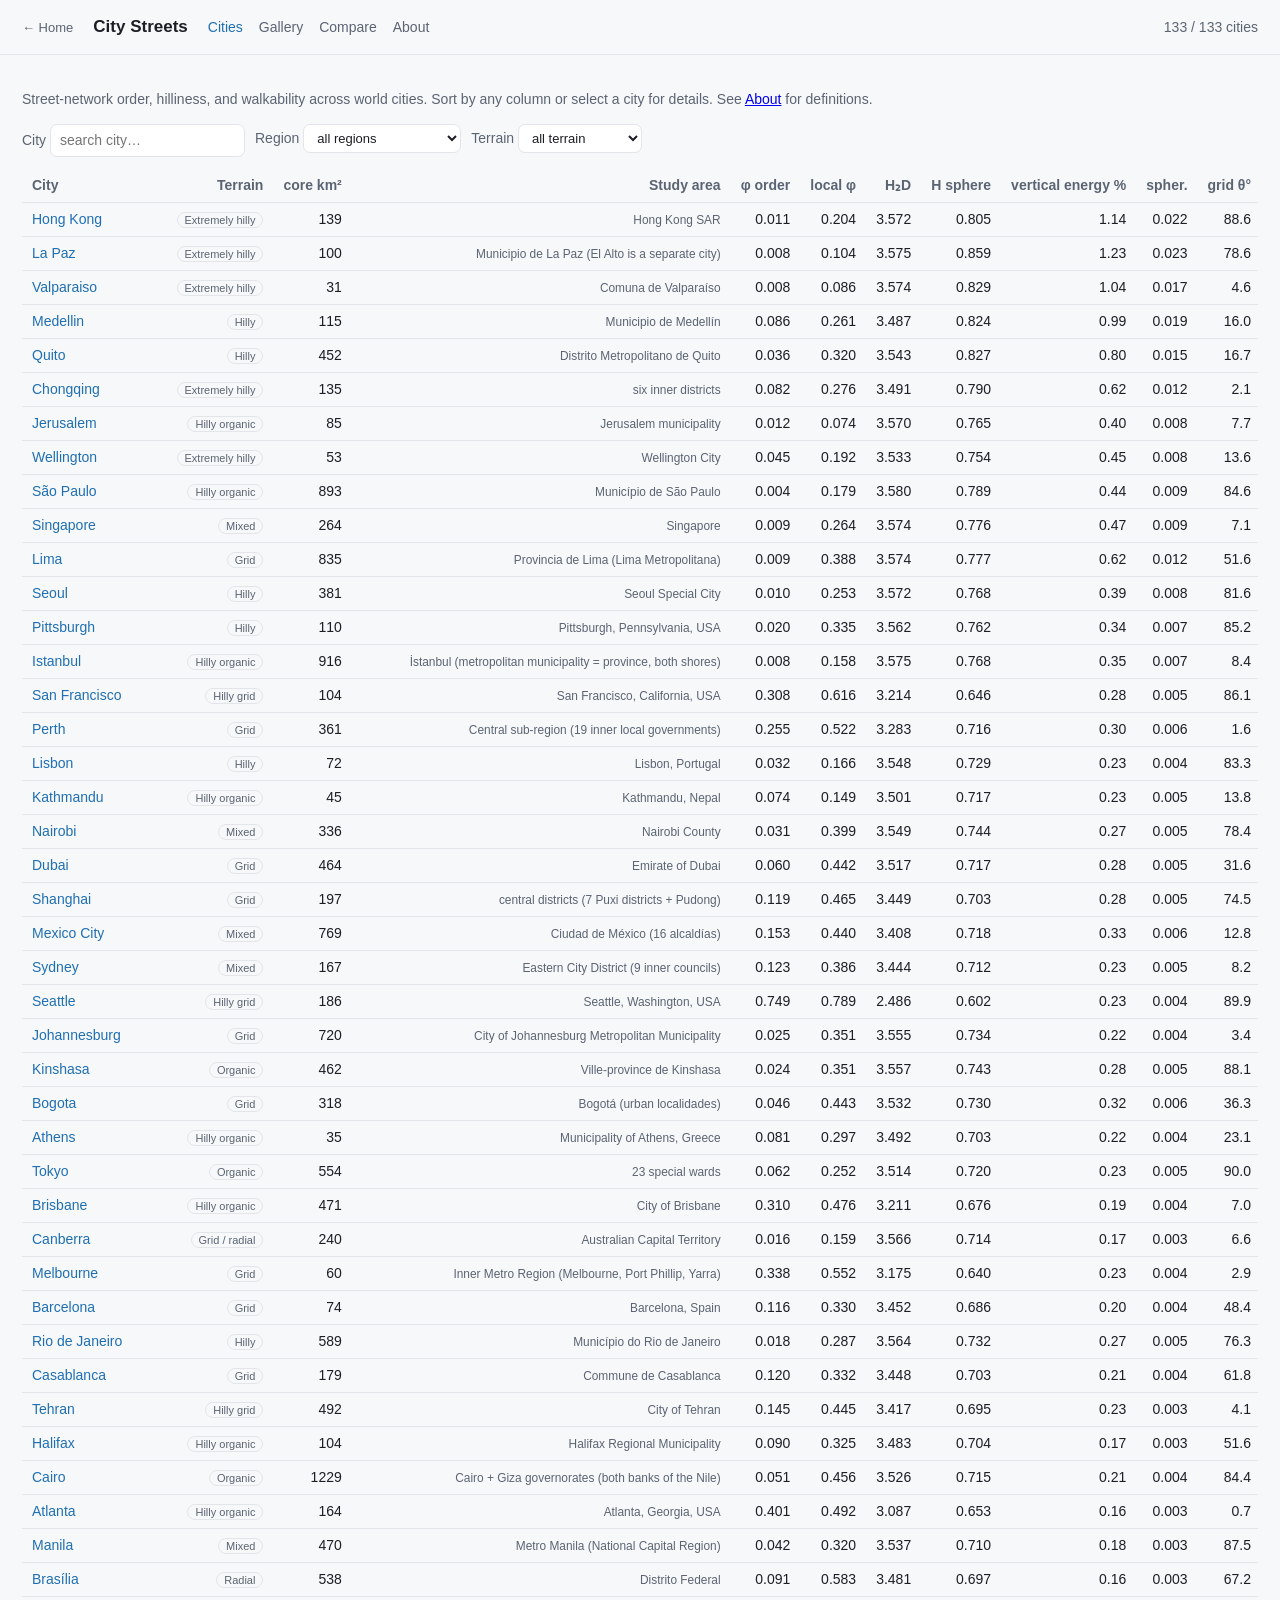
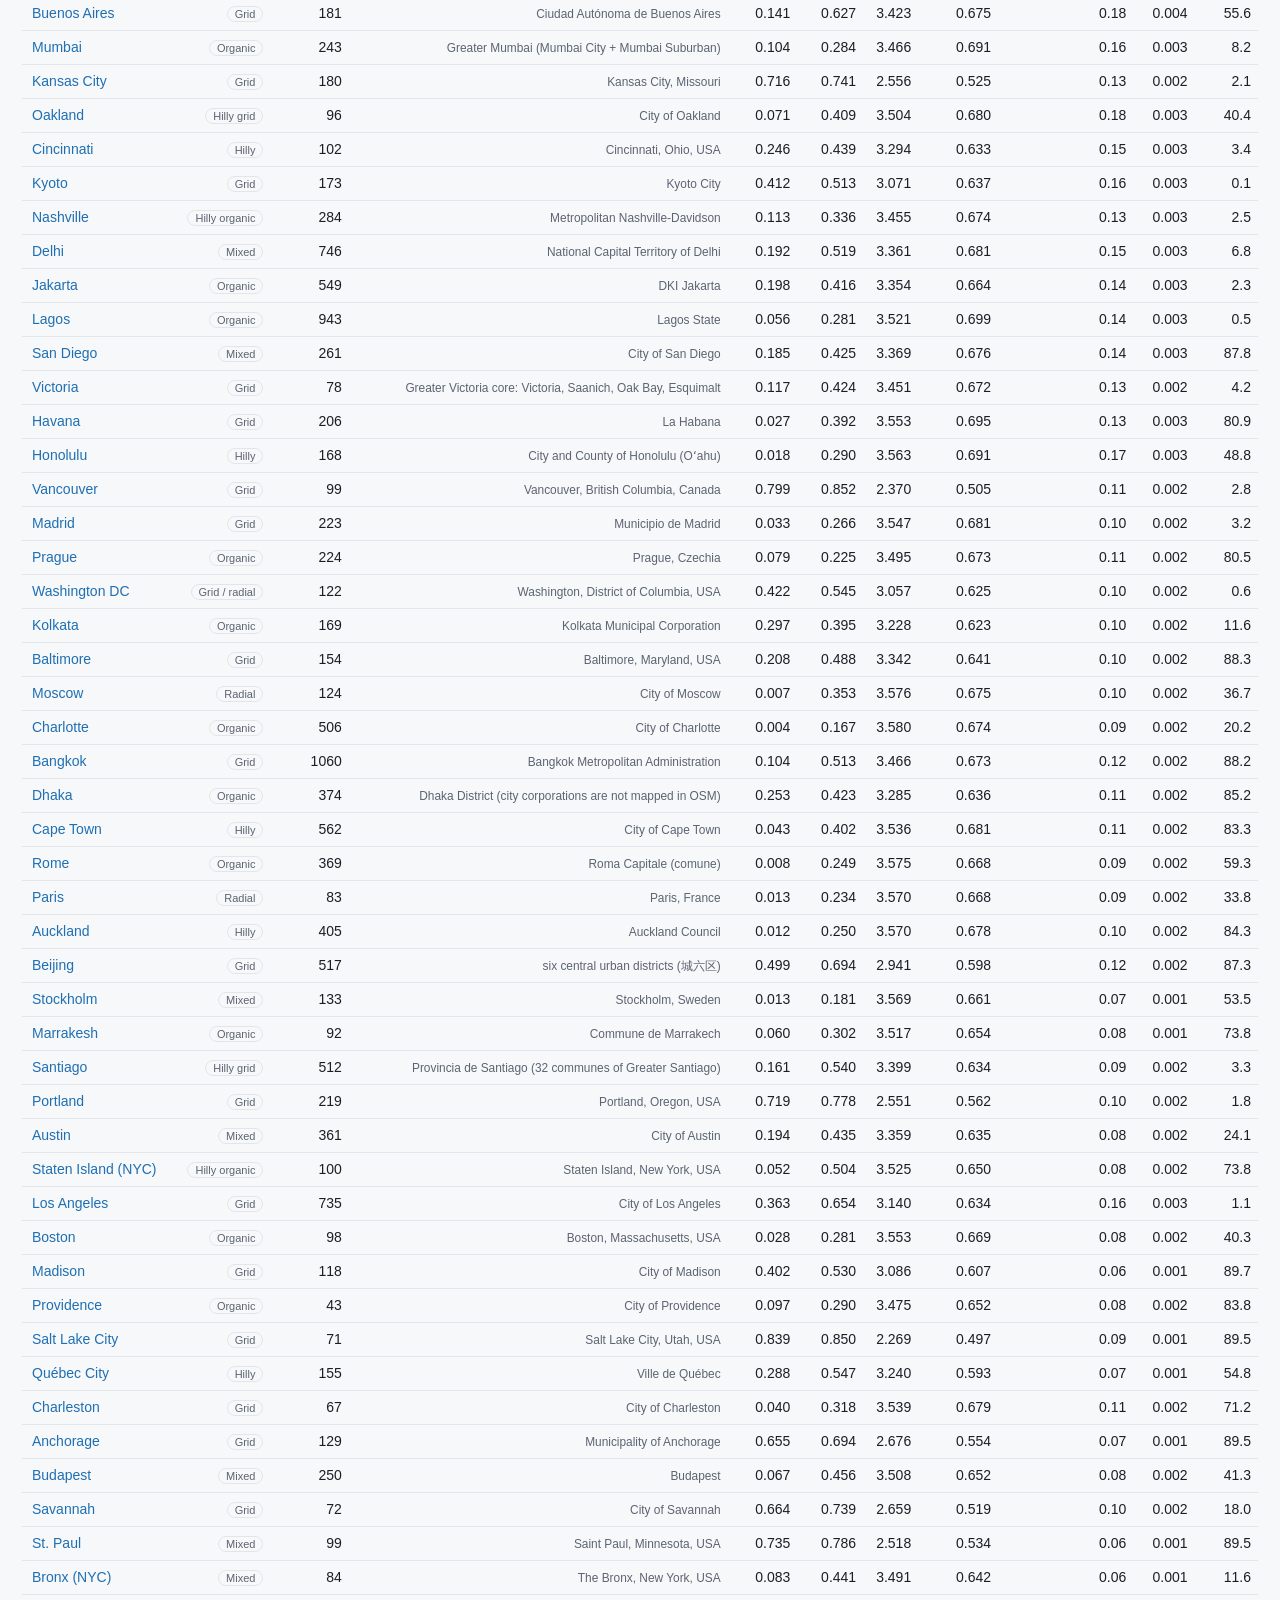
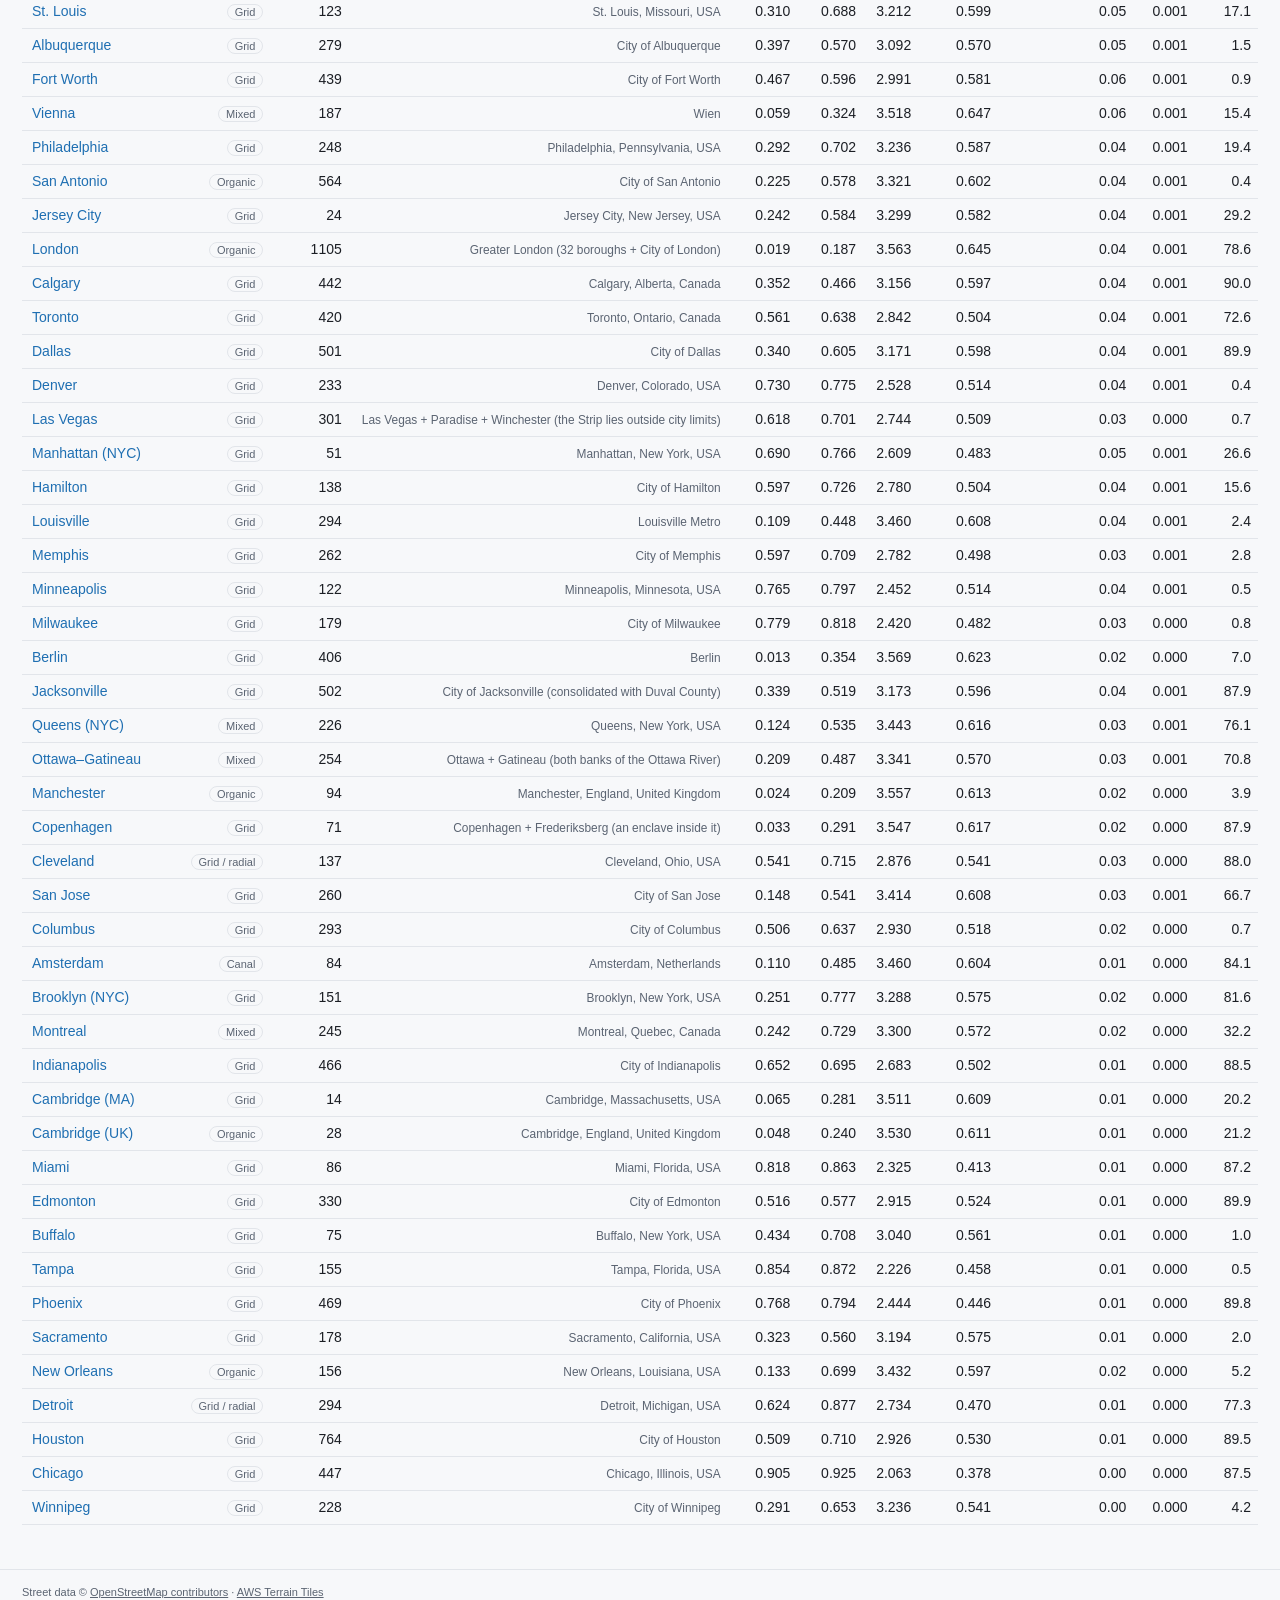
==== commit 0489aef9: "City Streets: city limits for every city, water excluded Regenerated static export (report v17). Eve" ====
--- a/city-streets/index.html
+++ b/city-streets/index.html
@@ -31,9 +31,10 @@
   { k: "terrain", t: "Terrain", tip: "registry tag (rough prior, not computed)", d: null, s: r => r.terrain,
     cell: r => `<span class="tag">${escapeHTML(humanLabel(r.terrain))}</span>` },
   { k: "core_area_km2", t: "core km²", tip: "analyzed urban-core area within the input window", d: 0, s: r => r.core_area_km2 },
-  { k: "extent", t: "Window", tip: "boundary = city limits minus low-density areas; disc = fixed-radius center window", d: null, s: r => r.extent ?? "disc",
-    cell: r => `<span class="tag">${escapeHTML(humanLabel(r.extent ?? "disc"))}</span>` },
-  { k: "phi", t: "φ order", tip: "orientation order: 1 = one perfect grid, 0 = maximal disorder (Boeing)", d: 3, s: r => r.phi },
+  { k: "boundary_label", t: "Study area", tip: "the city limits analyzed (or the documented union of official units); water and low-density land are excluded inside it", d: null, s: r => r.boundary_label ?? r.extent ?? "",
+    cell: r => `<span class="muted" style="font-size:.85em">${escapeHTML(r.boundary_label ?? humanLabel(r.extent ?? ""))}</span>` },
+  { k: "phi", t: "φ order", tip: "orientation order of the whole study area: 1 = one perfect grid, 0 = maximal disorder (Boeing). Falls as the area grows for non-grid cities — compare with local φ", d: 3, s: r => r.phi },
+  { k: "phi_local", t: "local φ", tip: "φ computed in each 2 km × 2 km tile and averaged by street length — comparable across study areas of very different size", d: 3, s: r => r.phi_local },
   { k: "entropy2d", t: "H₂D", tip: "Shannon entropy of the 36-bin bearing rose (ln 4 ≈ 1.386 ideal orthogonal-grid reference; ln 36 ≈ 3.584 uniform maximum)", d: 3, s: r => r.entropy2d },
   { k: "spherical_entropy", t: "H sphere", tip: "normalized entropy of the (bearing × grade) measure over the ≤50%-grade band; 1 = uniform", d: 3, s: r => r.spherical_entropy },
   { k: "vertical_fraction", t: "vertical energy %", tip: "length-weighted mean squared vertical component of street direction", d: null, s: r => r.vertical_fraction, cell: r => pct(r.vertical_fraction, 2) },
